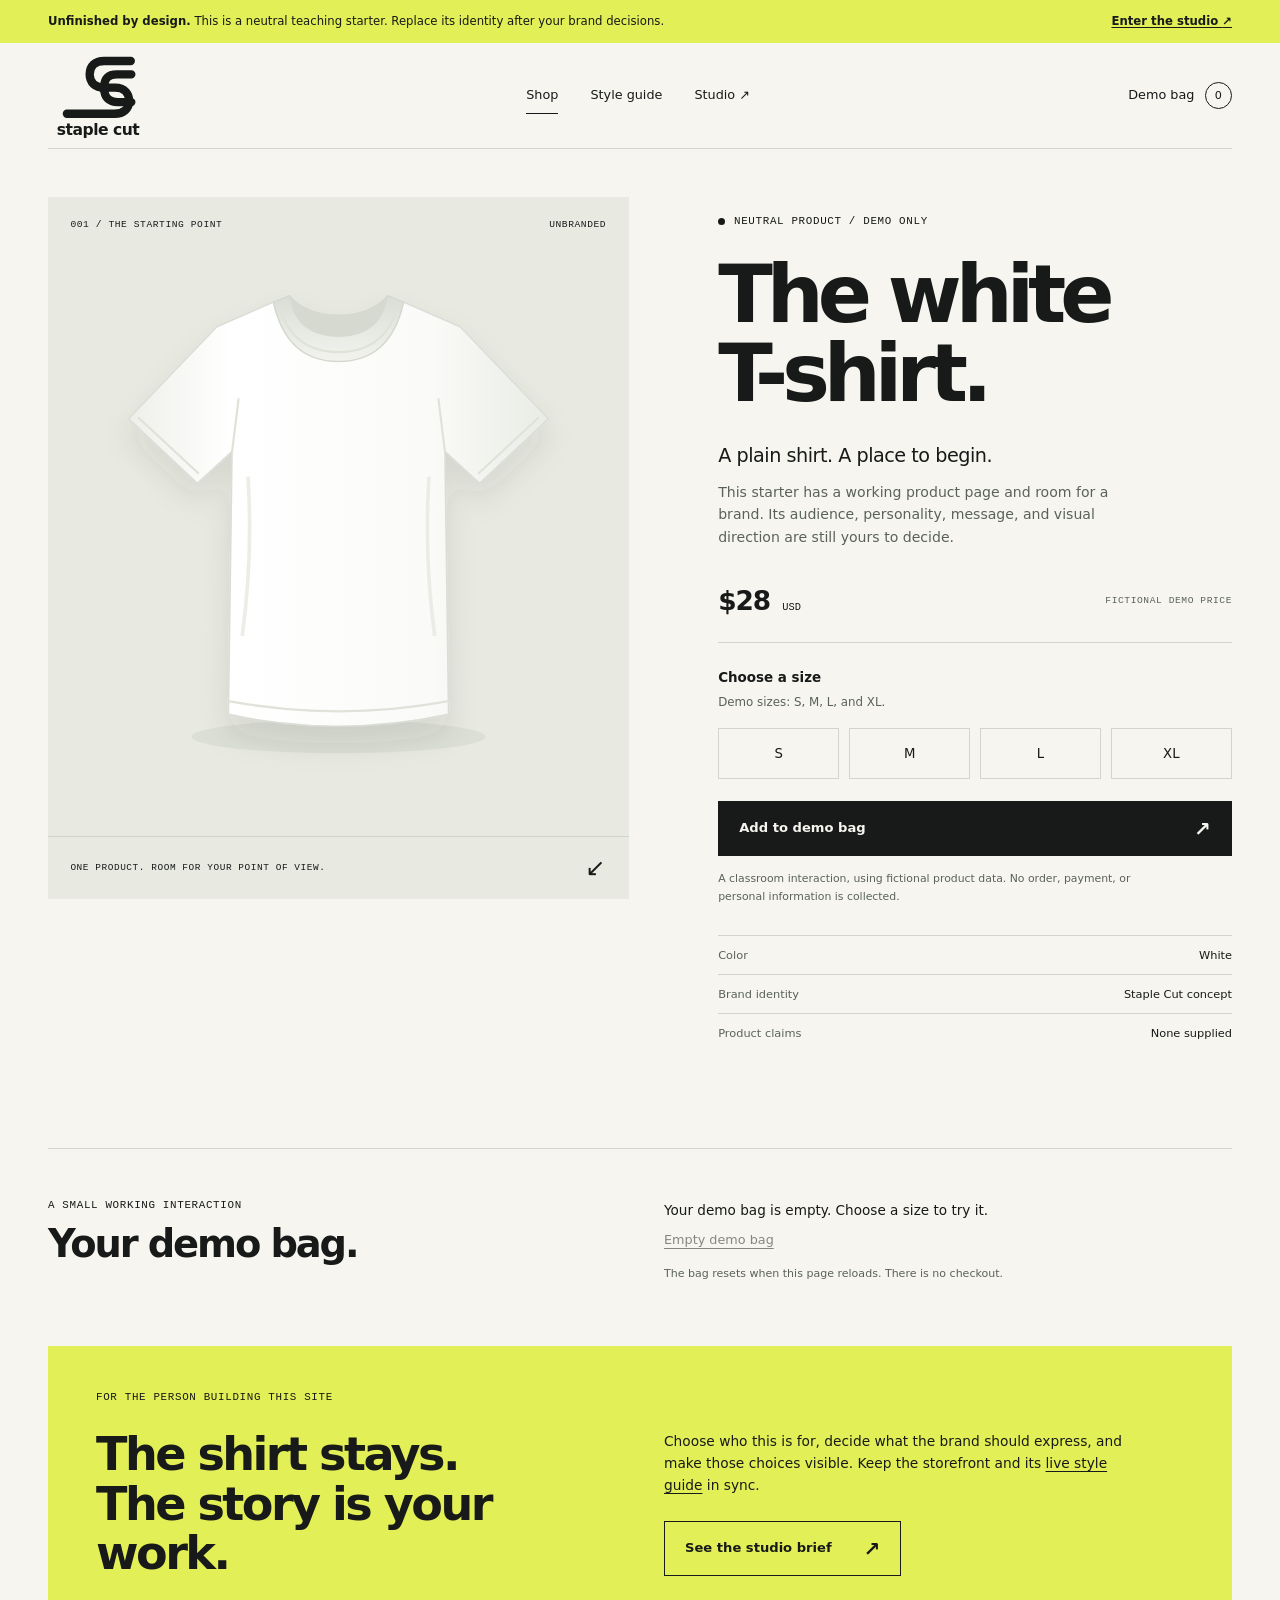
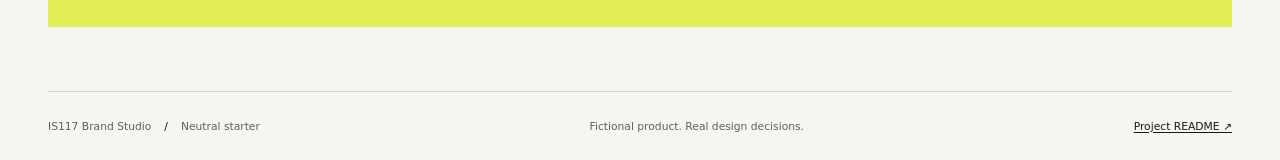
==== public/index.html @ a77f59c7 "feat: apply selected Staple Cut logo" ====
<!doctype html>
<html lang="en">
  <head>
    <meta charset="utf-8" />
    <meta name="viewport" content="width=device-width, initial-scale=1" />
    <meta
      name="description"
      content="Staple Cut's one-color logo applied to the working IS117 T-shirt storefront concept."
    />
    <title>Staple Cut — everyday T-shirt concept</title>
    <link rel="icon" href="data:," />
    <link rel="stylesheet" href="styles.css" />
    <script src="shop.js" defer></script>
  </head>
  <body>
    <a class="skip-link" href="#main">Skip to content</a>
    <aside class="starter-notice" aria-label="Starter information">
      <span
        ><strong>Unfinished by design.</strong> This is a neutral teaching
        starter. Replace its identity after your brand decisions.</span
      >
      <a href="studio.html"
        >Enter the studio <span aria-hidden="true">↗</span></a
      >
    </aside>
    <header class="site-header wrap">
      <a
        class="brand-link"
        href="index.html"
        aria-label="Staple Cut storefront home"
        ><img
          class="wordmark"
          src="assets/staple-cut-logo.svg"
          alt="Staple Cut one-color logo with interlocking S and C"
          width="100"
          height="90"
      /></a>
      <nav class="main-nav" aria-label="Main navigation">
        <a class="nav-link" href="index.html" aria-current="page">Shop</a>
        <a class="nav-link" href="styleguide.html">Style guide</a>
        <a class="nav-link" href="studio.html"
          >Studio <span aria-hidden="true">↗</span></a
        >
      </nav>
      <a class="bag-link" href="#demo-bag" aria-label="View demo bag"
        >Demo bag <span id="bag-count" class="bag-count">0</span></a
      >
    </header>

    <main id="main">
      <section class="product-section wrap" aria-labelledby="product-title">
        <div class="product-visual">
          <div class="visual-label">
            <span>001 / The starting point</span><span>Unbranded</span>
          </div>
          <img
            class="shirt-image"
            src="assets/white-shirt.svg"
            alt="Plain white, unbranded short-sleeved T-shirt"
            width="800"
            height="880"
            fetchpriority="high"
          />
          <div class="image-caption">
            <span>One product. Room for your point of view.</span
            ><span aria-hidden="true">↙</span>
          </div>
        </div>
        <div class="product-information">
          <p class="eyebrow">
            <span class="status-dot" aria-hidden="true"></span> Neutral product
            / demo only
          </p>
          <h1 id="product-title">The white<br />T-shirt.</h1>
          <p class="product-intro">A plain shirt. A place to begin.</p>
          <p class="muted product-description">
            This starter has a working product page and room for a brand. Its
            audience, personality, message, and visual direction are still yours
            to decide.
          </p>
          <div class="price-row">
            <p class="price">$28 <span>USD</span></p>
            <span class="micro-label">Fictional demo price</span>
          </div>
          <form id="product-form" class="product-form" novalidate>
            <fieldset aria-describedby="size-help size-error">
              <legend>Choose a size</legend>
              <p id="size-help" class="field-help">
                Demo sizes: S, M, L, and XL.
              </p>
              <div class="size-options">
                <label class="size-option"
                  ><input type="radio" name="size" value="S" /><span
                    >S</span
                  ></label
                >
                <label class="size-option"
                  ><input type="radio" name="size" value="M" /><span
                    >M</span
                  ></label
                >
                <label class="size-option"
                  ><input type="radio" name="size" value="L" /><span
                    >L</span
                  ></label
                >
                <label class="size-option"
                  ><input type="radio" name="size" value="XL" /><span
                    >XL</span
                  ></label
                >
              </div>
              <p id="size-error" class="field-error" role="alert" hidden>
                Choose a size before adding the shirt to your demo bag.
              </p>
            </fieldset>
            <button class="button button-primary add-button" type="submit">
              Add to demo bag <span aria-hidden="true">↗</span>
            </button>
          </form>
          <p class="demo-disclaimer">
            A classroom interaction, using fictional product data. No order,
            payment, or personal information is collected.
          </p>
          <dl class="product-facts">
            <div>
              <dt>Color</dt>
              <dd>White</dd>
            </div>
            <div>
              <dt>Brand identity</dt>
              <dd>Staple Cut concept</dd>
            </div>
            <div>
              <dt>Product claims</dt>
              <dd>None supplied</dd>
            </div>
          </dl>
        </div>
      </section>

      <section
        id="demo-bag"
        class="bag-section wrap"
        aria-labelledby="bag-title"
      >
        <div>
          <p class="eyebrow">A small working interaction</p>
          <h2 id="bag-title">Your demo bag.</h2>
        </div>
        <div class="bag-details">
          <p
            id="bag-status"
            class="bag-message"
            role="status"
            aria-live="polite"
            aria-atomic="true"
          >
            Your demo bag is empty. Choose a size to try it.
          </p>
          <ul id="bag-items" class="bag-items"></ul>
          <button id="clear-bag" class="text-button" type="button" disabled>
            Empty demo bag
          </button>
          <p class="field-help">
            The bag resets when this page reloads. There is no checkout.
          </p>
        </div>
      </section>

      <section class="starter-next wrap" aria-labelledby="next-title">
        <p class="eyebrow">For the person building this site</p>
        <h2 id="next-title">The shirt stays.<br />The story is your work.</h2>
        <div>
          <p>
            Choose who this is for, decide what the brand should express, and
            make those choices visible. Keep the storefront and its
            <a href="styleguide.html">live style guide</a> in sync.
          </p>
          <a class="button button-secondary" href="studio.html"
            >See the studio brief <span aria-hidden="true">↗</span></a
          >
        </div>
      </section>
    </main>

    <footer class="site-footer wrap">
      <p>
        IS117 Brand Studio <span class="footer-separator"> / </span> Neutral
        starter
      </p>
      <p class="footer-tagline">Fictional product. Real design decisions.</p>
      <a href="https://github.com/kaw393939/is117-brand-studio#readme"
        >Project README <span aria-hidden="true">↗</span></a
      >
    </footer>
  </body>
</html>
---- public/styles.css ----
/* Shared brand tokens. Change these after you agree on your brand direction.
   Both the storefront and the live style guide use this file. */
:root {
  --color-paper: #f6f5f0;
  --color-ink: #171a18;
  --color-muted: #5a615b;
  --color-line: #d1d5cc;
  --color-accent: #e3ef56;
  --color-soft: #e8eae1;
  --color-white: #fff;
  --color-danger: #992e28;
  --font-body:
    system-ui, -apple-system, blinkmacsystemfont, "Segoe UI", sans-serif;
  --font-display:
    system-ui, -apple-system, blinkmacsystemfont, "Segoe UI", sans-serif;
  --font-mono: ui-monospace, sfmono-regular, consolas, monospace;
  --space-1: 0.5rem;
  --space-2: 1rem;
  --space-3: 1.5rem;
  --space-4: 2rem;
  --space-5: 3rem;
  --space-6: 4rem;
  --page-width: 1440px;
}

* {
  box-sizing: border-box;
}

html {
  scroll-behavior: smooth;
  scroll-padding-top: 1.5rem;
}

body {
  margin: 0;
  background: var(--color-paper);
  color: var(--color-ink);
  font-family: var(--font-body);
  line-height: 1.6;
  -webkit-font-smoothing: antialiased;
}

img,
svg {
  display: block;
  max-width: 100%;
}

button,
a,
input {
  -webkit-tap-highlight-color: transparent;
}

a {
  color: inherit;
  text-underline-offset: 0.2em;
  text-decoration-thickness: 1px;
}

a:hover {
  text-decoration-thickness: 2px;
}

button,
input {
  font: inherit;
}

button {
  cursor: pointer;
}

button:disabled {
  cursor: default;
}

:focus-visible {
  outline: 3px solid var(--color-ink);
  outline-offset: 5px;
}

[hidden] {
  display: none !important;
}

::selection {
  background: var(--color-accent);
  color: var(--color-ink);
}

h1,
h2,
h3,
p {
  margin: 0;
}

h1,
h2,
h3 {
  font-family: var(--font-display);
  font-weight: 550;
}

h1 {
  font-size: clamp(3.4rem, 6.25vw, 6.6rem);
  line-height: 0.99;
  letter-spacing: -0.075em;
}

h2 {
  font-size: clamp(2rem, 3.6vw, 3.75rem);
  line-height: 1.08;
  letter-spacing: -0.055em;
}

h3 {
  font-size: 1.3rem;
  line-height: 1.3;
  letter-spacing: -0.03em;
}

p + p {
  margin-top: var(--space-2);
}

.wrap {
  width: min(calc(100% - 6rem), var(--page-width));
  margin-inline: auto;
}

.muted {
  color: var(--color-muted);
}

.eyebrow,
.micro-label,
.visual-label,
.image-caption,
.section-number,
.type-label,
.token-name {
  font-family: var(--font-mono);
  font-size: 0.68rem;
  font-weight: 500;
  line-height: 1.5;
  letter-spacing: 0.06em;
  text-transform: uppercase;
}

.eyebrow {
  display: flex;
  align-items: center;
  gap: 0.55rem;
}

.status-dot {
  width: 7px;
  height: 7px;
  display: inline-block;
  background: var(--color-ink);
  border-radius: 50%;
}

.skip-link {
  position: fixed;
  top: 8px;
  left: 8px;
  z-index: 10;
  transform: translateY(-180%);
  padding: 0.75rem 1rem;
  background: var(--color-ink);
  color: var(--color-white);
}

.skip-link:focus {
  transform: translateY(0);
}

.starter-notice {
  display: flex;
  justify-content: space-between;
  align-items: center;
  gap: 1.5rem;
  padding: 0.8rem 3rem;
  background: var(--color-accent);
  font-size: 0.73rem;
  line-height: 1.5;
}

.starter-notice a {
  flex-shrink: 0;
  font-weight: 650;
}

.site-header {
  min-height: 106px;
  display: flex;
  align-items: center;
  gap: 3rem;
  border-bottom: 1px solid var(--color-line);
}

.brand-link {
  display: inline-block;
  flex-shrink: 0;
}

.wordmark {
  width: 100px;
  height: auto;
}

.main-nav {
  display: flex;
  justify-content: center;
  align-items: center;
  gap: 2rem;
  margin-inline: auto;
}

.nav-link,
.bag-link {
  text-decoration: none;
  font-size: 0.8rem;
}

.nav-link {
  padding-block: 0.5rem;
  border-bottom: 1px solid transparent;
}

.nav-link:hover,
.nav-link[aria-current="page"] {
  border-color: currentcolor;
}

.bag-link {
  display: flex;
  align-items: center;
  gap: 0.65rem;
  white-space: nowrap;
}

.bag-count {
  display: grid;
  place-items: center;
  min-width: 1.7rem;
  height: 1.7rem;
  border: 1px solid var(--color-ink);
  border-radius: 50%;
  font-size: 0.7rem;
}

.product-section {
  display: grid;
  grid-template-columns: 1.13fr 1fr;
  gap: clamp(3rem, 7vw, 8rem);
  padding-block: var(--space-5) 5rem;
  align-items: start;
}

.product-visual {
  position: relative;
  background: var(--color-soft);
}

.visual-label {
  position: absolute;
  z-index: 1;
  inset: 1.3rem 1.4rem auto;
  display: flex;
  justify-content: space-between;
  gap: 1rem;
  font-size: 0.6rem;
}

.shirt-image {
  width: 100%;
  height: auto;
  aspect-ratio: 800 / 880;
  object-fit: contain;
}

.image-caption {
  display: flex;
  align-items: center;
  justify-content: space-between;
  gap: 1rem;
  padding: 1.2rem 1.4rem;
  border-top: 1px solid var(--color-line);
  font-size: 0.59rem;
}

.image-caption > :last-child {
  font-family: var(--font-body);
  font-size: 1.5rem;
  line-height: 1;
}

.product-information {
  max-width: 530px;
  padding-block: 1rem;
}

.product-information h1 {
  margin-top: 1.6rem;
}

.product-intro {
  font-size: 1.2rem;
  line-height: 1.5;
  margin-top: 1.8rem;
  letter-spacing: -0.025em;
}

.product-description {
  margin-top: 0.6rem;
  font-size: 0.88rem;
  max-width: 430px;
}

.price-row {
  display: flex;
  align-items: center;
  justify-content: space-between;
  gap: 1rem;
  margin-block: 2rem 1.5rem;
  padding-bottom: 1.2rem;
  border-bottom: 1px solid var(--color-line);
}

.price {
  font-size: 1.65rem;
  letter-spacing: -0.04em;
  font-weight: 600;
}

.price span {
  font-family: var(--font-mono);
  font-size: 0.65rem;
  font-weight: 400;
  letter-spacing: 0;
  margin-left: 0.25rem;
}

.price-row .micro-label {
  color: var(--color-muted);
  font-size: 0.6rem;
}

fieldset {
  padding: 0;
  margin: 0;
  border: 0;
  min-width: 0;
}

legend {
  padding: 0;
  font-size: 0.84rem;
  font-weight: 650;
}

.field-help {
  margin-top: 0.3rem;
  color: var(--color-muted);
  font-size: 0.74rem;
}

.size-options {
  display: grid;
  grid-template-columns: repeat(4, 1fr);
  gap: 0.6rem;
  margin-top: 1rem;
}

.size-option {
  position: relative;
  cursor: pointer;
}

.size-option input {
  position: absolute;
  opacity: 0;
  width: 100%;
  height: 100%;
  margin: 0;
  cursor: pointer;
}

.size-option span {
  display: grid;
  place-items: center;
  min-height: 3.2rem;
  border: 1px solid var(--color-line);
  background: var(--color-paper);
  font-size: 0.83rem;
  transition:
    background 150ms ease,
    border-color 150ms ease;
}

.size-option input:checked + span {
  background: var(--color-ink);
  border-color: var(--color-ink);
  color: var(--color-paper);
}

.size-option input:hover + span {
  border-color: var(--color-ink);
}

.size-option input:focus-visible + span {
  outline: 3px solid var(--color-ink);
  outline-offset: 4px;
}

.size-option input:focus-visible {
  outline: none;
}

.field-error {
  color: var(--color-danger);
  font-size: 0.8rem;
  margin-top: 0.9rem;
  font-weight: 550;
}

.button {
  display: inline-flex;
  align-items: center;
  justify-content: space-between;
  gap: 2rem;
  min-height: 3.4rem;
  border: 1px solid var(--color-ink);
  padding: 0.9rem 1.25rem;
  font-size: 0.82rem;
  font-weight: 550;
  line-height: 1.4;
  text-decoration: none;
  transition:
    background 150ms ease,
    color 150ms ease;
}

.button > span[aria-hidden] {
  font-size: 1.25rem;
  line-height: 1;
}

.button-primary {
  background: var(--color-ink);
  color: var(--color-paper);
}

.button-primary:hover {
  background: var(--color-accent);
  color: var(--color-ink);
}

.button-secondary {
  background: transparent;
  color: var(--color-ink);
}

.button-secondary:hover {
  background: var(--color-soft);
}

.add-button {
  width: 100%;
  margin-top: 1.4rem;
}

.demo-disclaimer {
  font-size: 0.68rem;
  line-height: 1.65;
  color: var(--color-muted);
  margin-top: 0.9rem;
  max-width: 420px;
}

.product-facts {
  margin-bottom: 0;
  margin-top: 1.8rem;
}

.product-facts div {
  display: flex;
  justify-content: space-between;
  gap: 1rem;
  padding-block: 0.62rem;
  border-top: 1px solid var(--color-line);
  font-size: 0.71rem;
}

.product-facts dt {
  color: var(--color-muted);
}

.product-facts dd {
  margin: 0;
  font-weight: 500;
  text-align: right;
}

.bag-section {
  display: grid;
  grid-template-columns: 1fr 1fr;
  gap: 3rem;
  border-top: 1px solid var(--color-line);
  padding-block: 3rem;
}

.bag-section h2 {
  margin-top: 0.6rem;
  font-size: clamp(2rem, 3vw, 3rem);
}

.bag-details {
  padding-top: 0.2rem;
  font-size: 0.85rem;
}

.bag-message {
  max-width: 500px;
}

.bag-items {
  list-style: none;
  margin: 1rem 0;
  padding: 0;
}

.bag-items:empty {
  margin: 0;
}

.bag-items li {
  padding-block: 0.55rem;
  border-bottom: 1px solid var(--color-line);
  font-size: 0.78rem;
}

.text-button {
  padding: 0.5rem 0;
  border: 0;
  background: transparent;
  color: var(--color-ink);
  font-size: 0.8rem;
  text-decoration: underline;
  text-underline-offset: 0.25rem;
}

.text-button:disabled {
  opacity: 0.5;
}

.bag-details .field-help {
  margin-top: 0.4rem;
  font-size: 0.69rem;
}

.starter-next {
  display: grid;
  grid-template-columns: 1fr 1fr;
  gap: 1.5rem 3rem;
  background: var(--color-accent);
  padding: 2.7rem 3rem 3rem;
  margin-block: 1rem 4rem;
}

.starter-next > .eyebrow {
  grid-column: 1 / -1;
}

.starter-next > div {
  max-width: 470px;
  font-size: 0.86rem;
}

.starter-next .button {
  margin-top: 1.6rem;
}

.site-footer {
  display: flex;
  align-items: center;
  justify-content: space-between;
  gap: 2rem;
  border-top: 1px solid var(--color-line);
  padding-block: 1.6rem;
  font-size: 0.67rem;
  color: var(--color-muted);
}

.footer-tagline {
  margin: 0;
}

.footer-separator {
  margin-inline: 0.6rem;
  color: var(--color-ink);
}

.site-footer a {
  color: var(--color-ink);
}

/* Shared editorial pages */
.page-hero {
  padding-block: 4.5rem 3.8rem;
  display: grid;
  grid-template-columns: 1.25fr 0.75fr;
  align-items: end;
  gap: 1.3rem 4rem;
}

.page-hero > .eyebrow {
  grid-column: 1 / -1;
}

.page-hero h1 {
  font-size: clamp(3.5rem, 6.8vw, 7.3rem);
}

.page-hero .hero-summary {
  max-width: 400px;
  font-size: 0.95rem;
  color: var(--color-muted);
  padding-bottom: 0.25rem;
}

.hero-summary strong {
  font-weight: 550;
  color: var(--color-ink);
}

.page-subnav {
  display: flex;
  flex-wrap: wrap;
  gap: 0.6rem 1.8rem;
  padding-block: 1rem;
  border-top: 1px solid var(--color-line);
  border-bottom: 1px solid var(--color-line);
  font-size: 0.76rem;
}

.section-link {
  text-decoration: none;
}

.section-link:hover {
  text-decoration: underline;
}

.guide-section {
  padding-block: 3rem;
  border-bottom: 1px solid var(--color-line);
  display: grid;
  grid-template-columns: 0.32fr 1fr;
  column-gap: 3rem;
}

.section-heading .section-number {
  color: var(--color-muted);
  display: block;
  margin-bottom: 0.8rem;
}

.section-heading h2 {
  font-size: clamp(1.7rem, 2.5vw, 2.65rem);
}

.section-heading p {
  font-size: 0.78rem;
  color: var(--color-muted);
  margin-top: 1rem;
  max-width: 210px;
}

.guide-content {
  min-width: 0;
}

.draft-label {
  display: inline-block;
  padding: 0.3rem 0.55rem;
  background: var(--color-accent);
  color: var(--color-ink);
  font-family: var(--font-mono);
  font-size: 0.6rem;
  line-height: 1.4;
  letter-spacing: 0.03em;
  text-transform: uppercase;
}

.decision-grid {
  display: grid;
  grid-template-columns: repeat(3, 1fr);
  gap: 1.5rem;
  margin-top: 1.6rem;
}

.decision-grid > div {
  border-top: 1px solid var(--color-line);
  padding-top: 0.8rem;
}

.decision-grid h3 {
  font-size: 0.85rem;
  font-weight: 650;
  letter-spacing: 0;
}

.decision-grid p {
  font-size: 0.8rem;
  color: var(--color-muted);
  margin-top: 0.5rem;
}

.decision-grid .undecided {
  font-size: 1.5rem;
  font-weight: 450;
  color: var(--color-ink);
  letter-spacing: -0.04em;
}

.logo-board {
  min-height: 230px;
  display: grid;
  place-items: center;
  padding: 1.25rem;
  background: var(--color-white);
  border: 1px solid var(--color-line);
}

.logo-board img {
  width: min(100%, 210px);
}

.logo-variants {
  display: grid;
  grid-template-columns: 1fr 1fr;
  border: 1px solid var(--color-line);
  border-top: 0;
}

.logo-variant {
  min-height: 140px;
  padding: 1.5rem;
  display: flex;
  flex-direction: column;
  justify-content: space-between;
  gap: 1.5rem;
}

.logo-variant + .logo-variant {
  border-left: 1px solid var(--color-line);
}

.logo-small {
  width: 110px;
  height: auto;
}

.logo-mono {
  width: 190px;
}

.logo-variant p,
.guide-note {
  font-size: 0.73rem;
  color: var(--color-muted);
}

.guide-note {
  margin-top: 1rem;
  max-width: 680px;
}

.palette-grid {
  display: grid;
  grid-template-columns: repeat(5, 1fr);
  gap: 0.65rem;
}

.color-swatch {
  height: 120px;
  border: 1px solid var(--color-line);
  background: var(--swatch-color);
}

.palette-card h3 {
  font-size: 0.76rem;
  letter-spacing: 0;
  font-weight: 650;
  margin-top: 0.65rem;
}

.palette-card code {
  font-family: var(--font-mono);
  font-size: 0.65rem;
  color: var(--color-muted);
  display: block;
  margin-top: 0.15rem;
}

.palette-card p {
  font-size: 0.66rem;
  color: var(--color-muted);
  margin-top: 0.4rem;
  line-height: 1.5;
}

.type-specimen {
  border-top: 1px solid var(--color-line);
  padding-block: 1.3rem;
}

.type-specimen:first-child {
  border-top: 0;
  padding-top: 0;
}

.type-label {
  display: block;
  margin-bottom: 1rem;
  color: var(--color-muted);
  font-size: 0.6rem;
}

.type-display {
  font-family: var(--font-display);
  font-size: clamp(2.5rem, 4.5vw, 5rem);
  font-weight: 550;
  letter-spacing: -0.075em;
  line-height: 1;
  max-width: 700px;
}

.type-body {
  font-family: var(--font-body);
  font-size: 1rem;
  max-width: 570px;
}

.type-mono {
  font-family: var(--font-mono);
  text-transform: uppercase;
  font-size: 0.7rem;
  letter-spacing: 0.06em;
}

.spacing-grid {
  display: flex;
  flex-wrap: wrap;
  align-items: start;
  gap: 2rem;
}

.spacing-token {
  min-width: 52px;
}

.spacing-bar {
  width: var(--token-size);
  height: 40px;
  background: var(--color-ink);
  margin-bottom: 0.9rem;
}

.token-name {
  display: block;
  font-size: 0.6rem;
}

.spacing-token code {
  font-family: var(--font-mono);
  color: var(--color-muted);
  font-size: 0.65rem;
}

.button-samples {
  display: flex;
  flex-wrap: wrap;
  gap: 1rem;
}

.button-samples .button {
  min-width: 185px;
}

.voice-grid {
  display: grid;
  grid-template-columns: 1fr 1fr;
  gap: 2rem;
}

.voice-grid h3 {
  font-size: 0.95rem;
  font-weight: 600;
  margin-bottom: 0.65rem;
}

.voice-grid p {
  font-size: 0.84rem;
  color: var(--color-muted);
}

.voice-example {
  font-size: 1.7rem !important;
  color: var(--color-ink) !important;
  letter-spacing: -0.035em;
  line-height: 1.3;
}

.guide-footer-note {
  display: flex;
  gap: 2rem;
  align-items: center;
  justify-content: space-between;
  background: var(--color-soft);
  padding: 1.5rem 2rem;
  margin-block: 2rem 4rem;
}

.guide-footer-note p {
  font-size: 0.83rem;
  max-width: 680px;
}

.guide-footer-note a {
  font-size: 0.8rem;
  white-space: nowrap;
}

@media (width >= 1600px) {
  .product-section {
    gap: 8rem;
  }
}

@media (width <= 1100px) {
  .wrap {
    width: calc(100% - 4rem);
  }

  .starter-notice {
    padding-inline: 2rem;
  }

  .site-header {
    gap: 1.7rem;
  }

  .main-nav {
    gap: 1.25rem;
  }

  .product-section {
    gap: 3rem;
    align-items: start;
  }

  .product-information h1 {
    font-size: clamp(3.4rem, 7vw, 5rem);
  }

  .product-information {
    padding-top: 0.5rem;
  }

  .product-intro {
    margin-top: 1.4rem;
  }

  .price-row {
    margin-top: 1.5rem;
  }

  .page-hero {
    column-gap: 2rem;
  }

  .guide-section {
    grid-template-columns: 0.35fr 1fr;
    gap: 2rem;
  }

  .palette-grid {
    grid-template-columns: repeat(3, 1fr);
    row-gap: 1.6rem;
  }
}

@media (width <= 760px) {
  .wrap {
    width: calc(100% - 2.5rem);
  }

  .starter-notice {
    padding: 0.75rem 1.25rem;
    font-size: 0.67rem;
    gap: 1rem;
  }

  .starter-notice > span {
    max-width: 480px;
  }

  .starter-notice a {
    font-size: 0.65rem;
  }

  .site-header {
    min-height: 108px;
    display: grid;
    grid-template-columns: 1fr auto;
    gap: 0.5rem 1rem;
    padding-block: 1.2rem 1rem;
  }

  .wordmark {
    width: 90px;
  }

  .main-nav {
    grid-row: 2;
    grid-column: 1 / -1;
    margin: 0;
    justify-content: flex-start;
    gap: 1.5rem;
  }

  .nav-link,
  .bag-link {
    font-size: 0.73rem;
  }

  .bag-link {
    grid-column: 2;
    grid-row: 1;
  }

  .bag-count {
    min-width: 1.5rem;
    height: 1.5rem;
  }

  .product-section {
    grid-template-columns: 1fr;
    gap: 2rem;
    padding-block: 1.5rem 3rem;
  }

  .product-visual {
    max-width: 600px;
    width: 100%;
    margin-inline: auto;
  }

  .shirt-image {
    max-height: 530px;
  }

  .product-information {
    max-width: none;
    padding: 0;
  }

  .product-information h1 {
    font-size: clamp(4.2rem, 13vw, 7rem);
    margin-top: 1rem;
  }

  .product-intro {
    font-size: 1.1rem;
    margin-top: 1.4rem;
  }

  .product-description {
    max-width: 580px;
  }

  .product-facts {
    margin-top: 1.5rem;
  }

  .bag-section {
    grid-template-columns: 1fr;
    gap: 1.3rem;
    padding-block: 2rem;
  }

  .bag-section h2 {
    margin-top: 0.6rem;
  }

  .starter-next {
    grid-template-columns: 1fr;
    padding: 1.8rem;
    gap: 1.3rem;
    margin-block: 1rem 3rem;
  }

  .starter-next > div {
    max-width: none;
  }

  .site-footer {
    flex-wrap: wrap;
    gap: 0.7rem 2rem;
    padding-block: 1.5rem;
  }

  .footer-tagline {
    display: none;
  }

  .page-hero {
    padding-block: 2.5rem;
    grid-template-columns: 1fr;
    row-gap: 1.4rem;
  }

  .page-hero h1 {
    font-size: clamp(3.7rem, 11vw, 6rem);
  }

  .page-hero .hero-summary {
    max-width: 570px;
    font-size: 0.9rem;
  }

  .page-subnav {
    gap: 0.6rem 1.2rem;
    font-size: 0.72rem;
  }

  .guide-section {
    grid-template-columns: 1fr;
    gap: 1.8rem;
    padding-block: 2.3rem;
  }

  .section-heading {
    display: grid;
    grid-template-columns: 1fr 1fr;
    column-gap: 2rem;
  }

  .section-heading .section-number {
    grid-column: 1 / -1;
    margin-bottom: 0.5rem;
  }

  .section-heading p {
    max-width: none;
    margin: 0;
    font-size: 0.73rem;
  }

  .decision-grid {
    gap: 1rem;
  }

  .decision-grid .undecided {
    font-size: 1.3rem;
  }

  .decision-grid p {
    font-size: 0.73rem;
  }

  .palette-grid {
    grid-template-columns: repeat(5, 1fr);
  }

  .color-swatch {
    height: 85px;
  }

  .palette-card p {
    font-size: 0.62rem;
  }

  .palette-card code {
    font-size: 0.57rem;
  }

  .guide-footer-note {
    flex-direction: column;
    align-items: start;
    gap: 1rem;
    margin-block: 1.5rem 3rem;
    padding: 1.5rem;
  }
}

@media (width <= 420px) {
  .starter-notice {
    align-items: start;
    flex-direction: column;
    gap: 0.35rem;
  }

  .visual-label {
    inset: 1rem 1rem auto;
    font-size: 0.53rem;
  }

  .image-caption {
    font-size: 0.53rem;
    padding: 1rem;
  }

  .price-row .micro-label {
    font-size: 0.54rem;
  }

  .section-heading {
    grid-template-columns: 1fr;
    gap: 0.6rem;
  }

  .section-heading .section-number {
    margin: 0;
  }

  .decision-grid {
    grid-template-columns: 1fr;
    gap: 1.2rem;
  }

  .decision-grid > div {
    display: grid;
    grid-template-columns: 0.5fr 1fr;
    gap: 0.4rem 1rem;
  }

  .decision-grid p {
    margin-top: 0;
  }

  .decision-grid p:last-child {
    grid-column: 2;
  }

  .palette-grid {
    grid-template-columns: repeat(3, 1fr);
  }

  .color-swatch {
    height: 90px;
  }

  .logo-board {
    min-height: 190px;
    padding: 2rem;
  }

  .logo-variants {
    grid-template-columns: 1fr;
  }

  .logo-variant {
    min-height: 125px;
  }

  .logo-variant + .logo-variant {
    border-left: 0;
    border-top: 1px solid var(--color-line);
  }

  .voice-grid {
    grid-template-columns: 1fr;
    gap: 1.5rem;
  }
}

@media (prefers-reduced-motion: reduce) {
  html {
    scroll-behavior: auto;
  }

  *,
  *::before,
  *::after {
    transition: none !important;
    animation: none !important;
  }
}
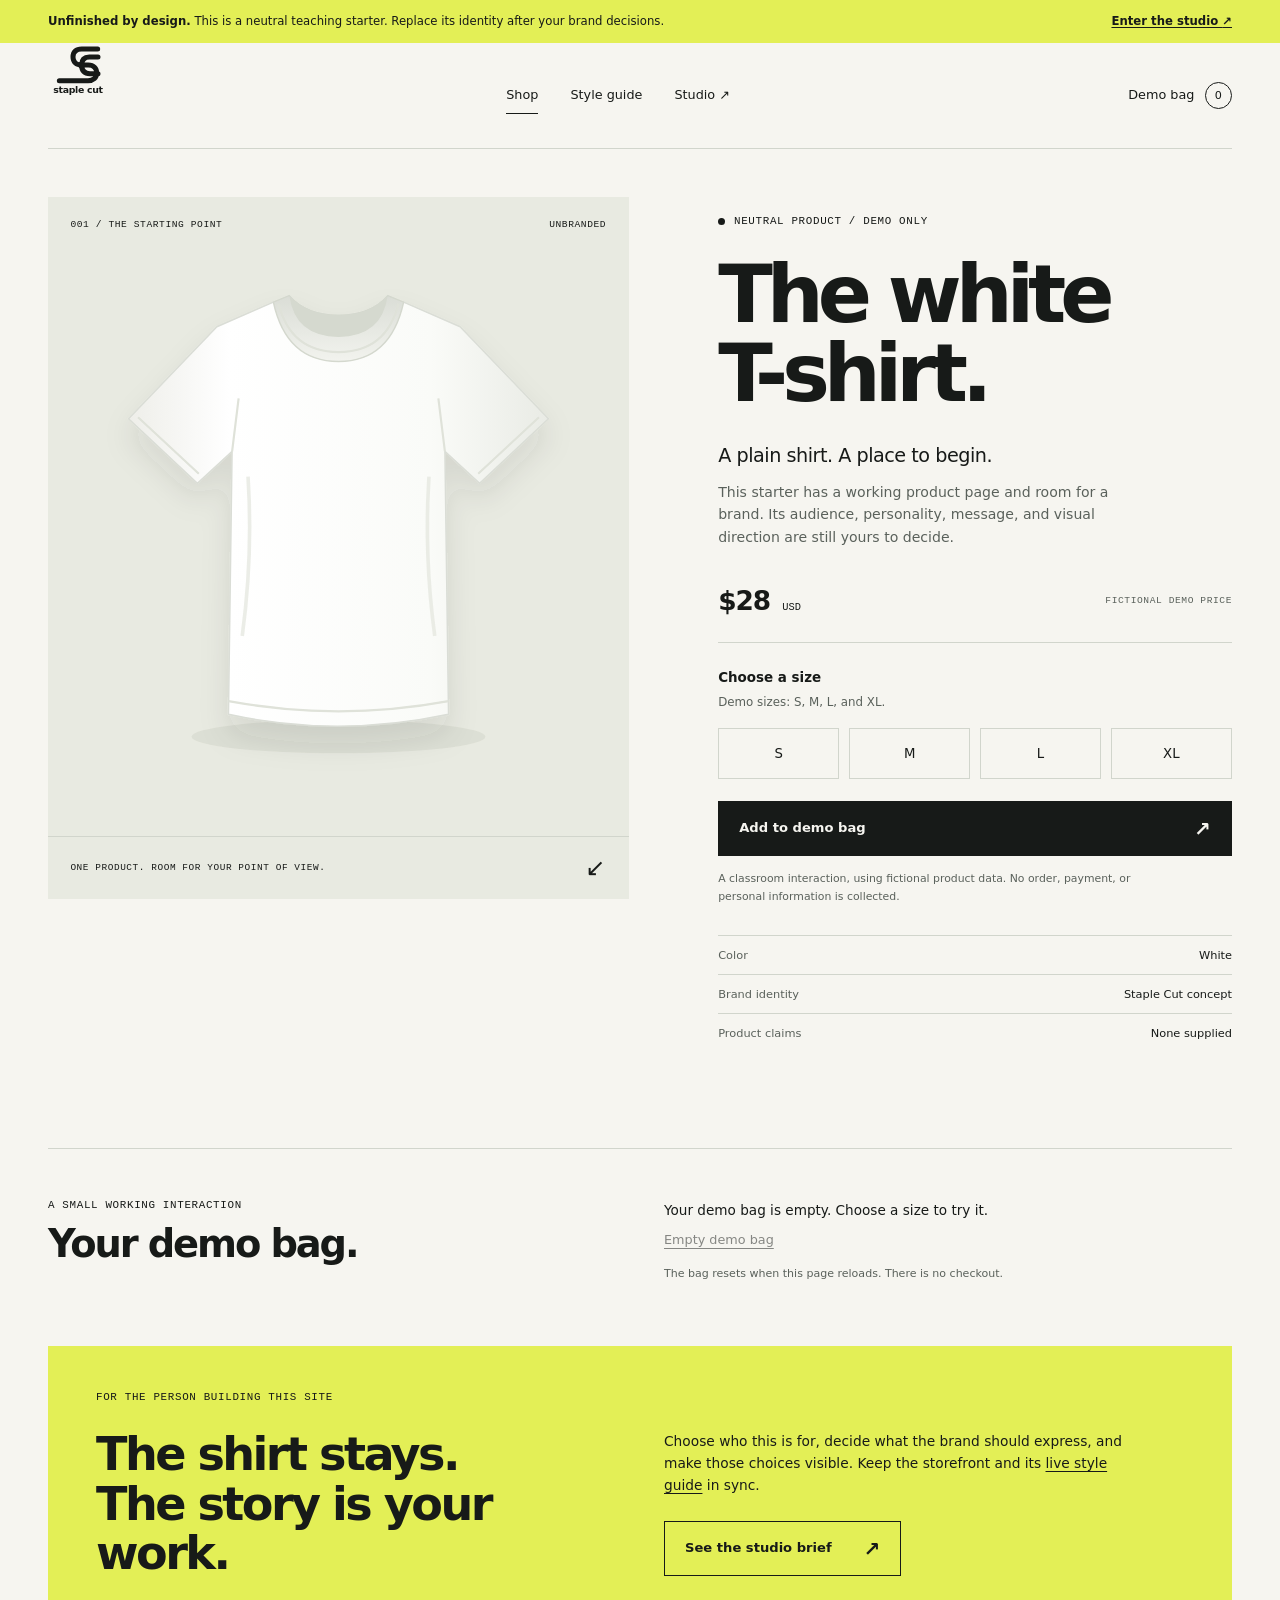
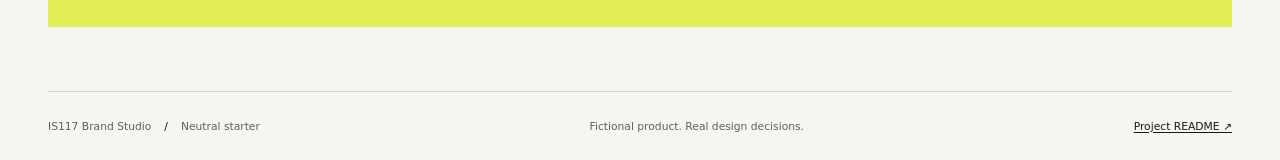
==== commit c21ab155: "feat: refine compact header logo" ====
--- a/public/index.html
+++ b/public/index.html
@@ -32,8 +32,8 @@
           class="wordmark"
           src="assets/staple-cut-logo.svg"
           alt="Staple Cut one-color logo with interlocking S and C"
-          width="100"
-          height="90"
+          width="60"
+          height="54"
       /></a>
       <nav class="main-nav" aria-label="Main navigation">
         <a class="nav-link" href="index.html" aria-current="page">Shop</a>
--- a/public/styles.css
+++ b/public/styles.css
@@ -205,11 +205,12 @@
 
 .brand-link {
   display: inline-block;
+  align-self: flex-start;
   flex-shrink: 0;
 }
 
 .wordmark {
-  width: 100px;
+  width: 60px;
   height: auto;
 }
 
@@ -1025,7 +1026,7 @@
   }
 
   .wordmark {
-    width: 90px;
+    width: 60px;
   }
 
   .main-nav {
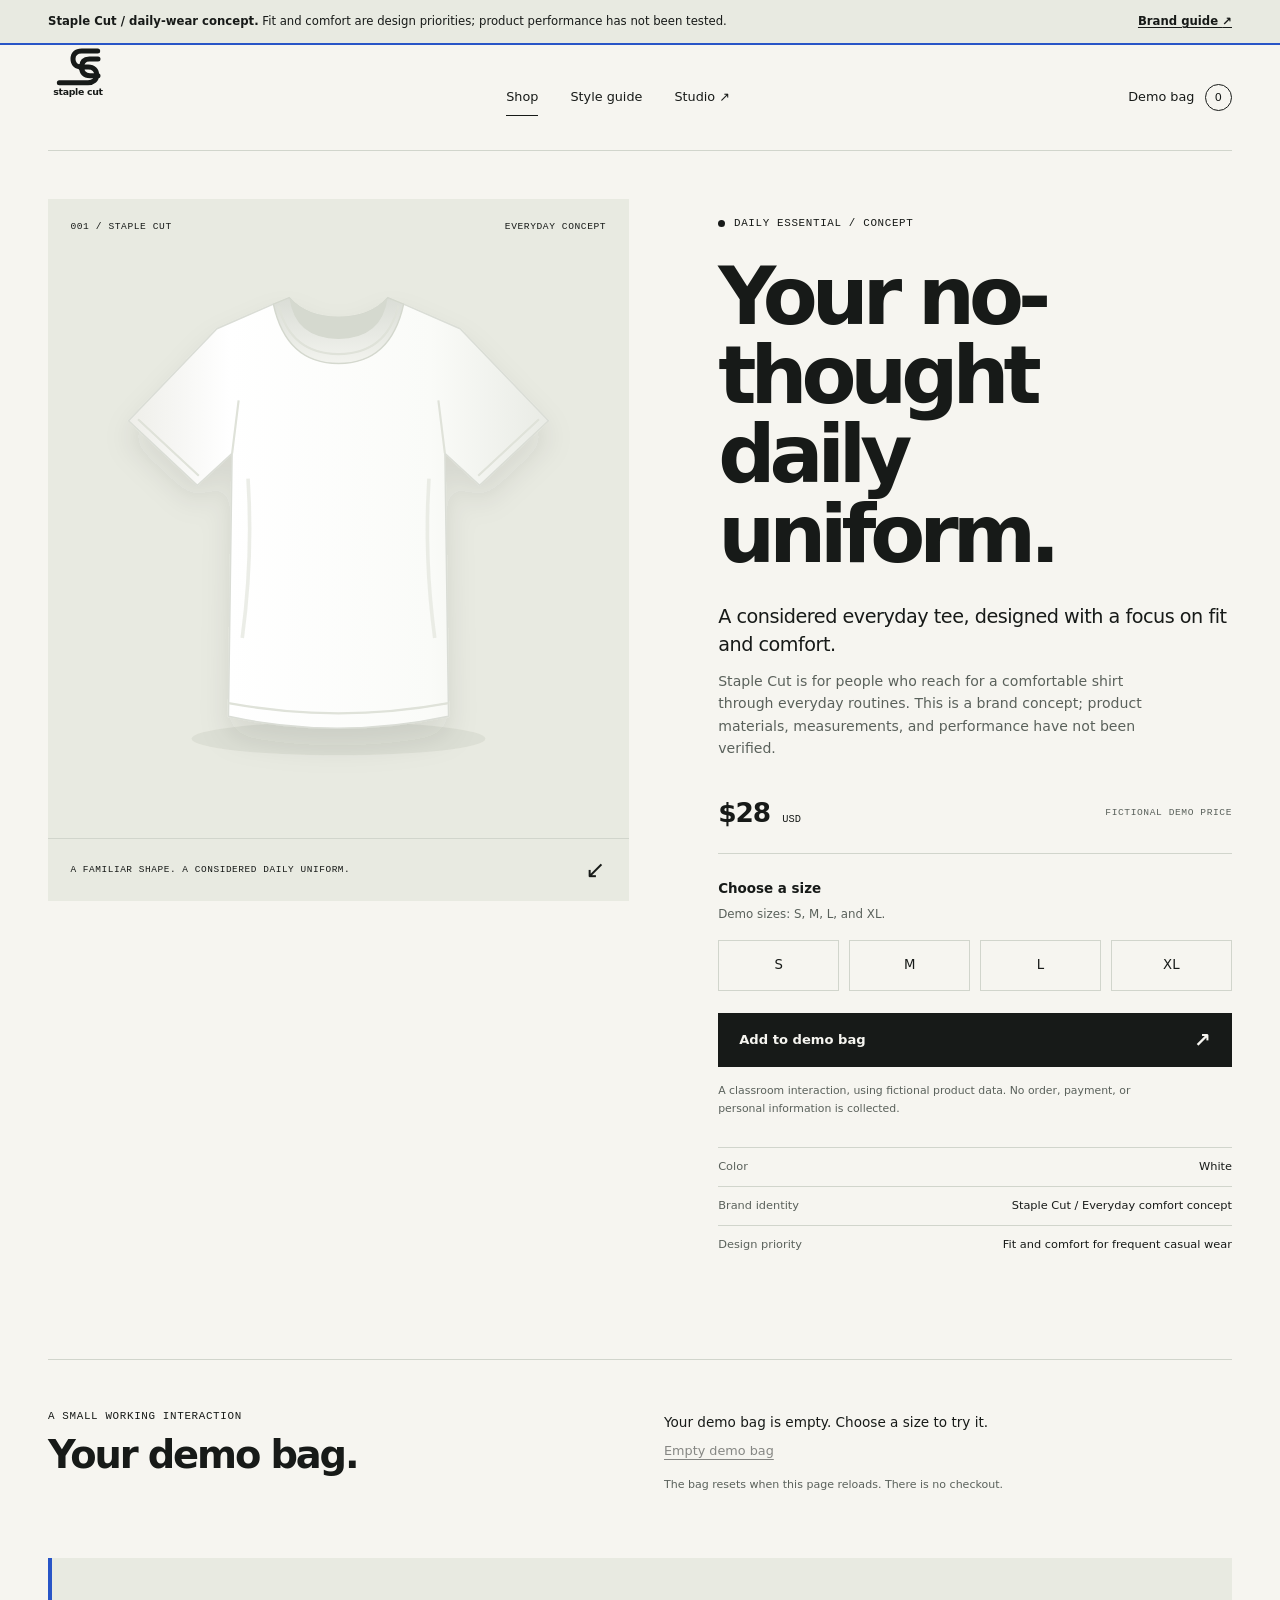
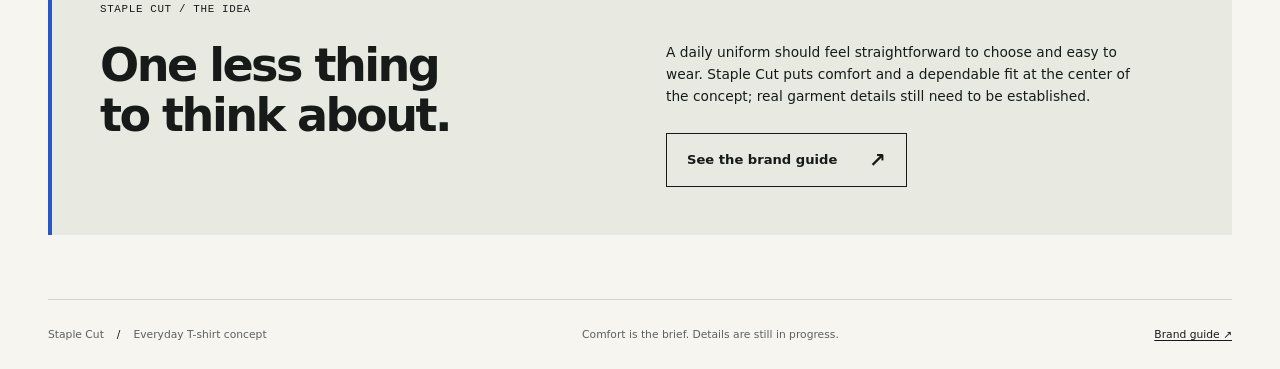
==== commit 05380e57: "feat: apply Staple Cut neutral cobalt identity" ====
--- a/public/index.html
+++ b/public/index.html
@@ -5,7 +5,7 @@
     <meta name="viewport" content="width=device-width, initial-scale=1" />
     <meta
       name="description"
-      content="Staple Cut's one-color logo applied to the working IS117 T-shirt storefront concept."
+      content="Staple Cut is an everyday T-shirt concept focused on fit and comfort, with a mostly neutral visual identity and cobalt accents."
     />
     <title>Staple Cut — everyday T-shirt concept</title>
     <link rel="icon" href="data:," />
@@ -14,13 +14,13 @@
   </head>
   <body>
     <a class="skip-link" href="#main">Skip to content</a>
-    <aside class="starter-notice" aria-label="Starter information">
+    <aside class="starter-notice" aria-label="Concept information">
       <span
-        ><strong>Unfinished by design.</strong> This is a neutral teaching
-        starter. Replace its identity after your brand decisions.</span
-      >
-      <a href="studio.html"
-        >Enter the studio <span aria-hidden="true">↗</span></a
+        ><strong>Staple Cut / daily-wear concept.</strong> Fit and comfort are
+        design priorities; product performance has not been tested.</span
+      >
+      <a href="styleguide.html"
+        >Brand guide <span aria-hidden="true">↗</span></a
       >
     </aside>
     <header class="site-header wrap">
@@ -51,7 +51,7 @@
       <section class="product-section wrap" aria-labelledby="product-title">
         <div class="product-visual">
           <div class="visual-label">
-            <span>001 / The starting point</span><span>Unbranded</span>
+            <span>001 / Staple Cut</span><span>Everyday concept</span>
           </div>
           <img
             class="shirt-image"
@@ -62,21 +62,23 @@
             fetchpriority="high"
           />
           <div class="image-caption">
-            <span>One product. Room for your point of view.</span
+            <span>A familiar shape. A considered daily uniform.</span
             ><span aria-hidden="true">↙</span>
           </div>
         </div>
         <div class="product-information">
           <p class="eyebrow">
-            <span class="status-dot" aria-hidden="true"></span> Neutral product
-            / demo only
-          </p>
-          <h1 id="product-title">The white<br />T-shirt.</h1>
-          <p class="product-intro">A plain shirt. A place to begin.</p>
+            <span class="status-dot" aria-hidden="true"></span> Daily essential
+            / concept
+          </p>
+          <h1 id="product-title">Your no-thought daily uniform.</h1>
+          <p class="product-intro">
+            A considered everyday tee, designed with a focus on fit and comfort.
+          </p>
           <p class="muted product-description">
-            This starter has a working product page and room for a brand. Its
-            audience, personality, message, and visual direction are still yours
-            to decide.
+            Staple Cut is for people who reach for a comfortable shirt through
+            everyday routines. This is a brand concept; product materials,
+            measurements, and performance have not been verified.
           </p>
           <div class="price-row">
             <p class="price">$28 <span>USD</span></p>
@@ -129,11 +131,11 @@
             </div>
             <div>
               <dt>Brand identity</dt>
-              <dd>Staple Cut concept</dd>
+              <dd>Staple Cut / Everyday comfort concept</dd>
             </div>
             <div>
-              <dt>Product claims</dt>
-              <dd>None supplied</dd>
+              <dt>Design priority</dt>
+              <dd>Fit and comfort for frequent casual wear</dd>
             </div>
           </dl>
         </div>
@@ -169,16 +171,16 @@
       </section>
 
       <section class="starter-next wrap" aria-labelledby="next-title">
-        <p class="eyebrow">For the person building this site</p>
-        <h2 id="next-title">The shirt stays.<br />The story is your work.</h2>
+        <p class="eyebrow">Staple Cut / the idea</p>
+        <h2 id="next-title">One less thing<br />to think about.</h2>
         <div>
           <p>
-            Choose who this is for, decide what the brand should express, and
-            make those choices visible. Keep the storefront and its
-            <a href="styleguide.html">live style guide</a> in sync.
-          </p>
-          <a class="button button-secondary" href="studio.html"
-            >See the studio brief <span aria-hidden="true">↗</span></a
+            A daily uniform should feel straightforward to choose and easy to
+            wear. Staple Cut puts comfort and a dependable fit at the center of
+            the concept; real garment details still need to be established.
+          </p>
+          <a class="button button-secondary" href="styleguide.html"
+            >See the brand guide <span aria-hidden="true">↗</span></a
           >
         </div>
       </section>
@@ -186,12 +188,14 @@
 
     <footer class="site-footer wrap">
       <p>
-        IS117 Brand Studio <span class="footer-separator"> / </span> Neutral
-        starter
+        Staple Cut <span class="footer-separator"> / </span> Everyday T-shirt
+        concept
       </p>
-      <p class="footer-tagline">Fictional product. Real design decisions.</p>
-      <a href="https://github.com/kaw393939/is117-brand-studio#readme"
-        >Project README <span aria-hidden="true">↗</span></a
+      <p class="footer-tagline">
+        Comfort is the brief. Details are still in progress.
+      </p>
+      <a href="styleguide.html"
+        >Brand guide <span aria-hidden="true">↗</span></a
       >
     </footer>
   </body>
--- a/public/styles.css
+++ b/public/styles.css
@@ -5,7 +5,8 @@
   --color-ink: #171a18;
   --color-muted: #5a615b;
   --color-line: #d1d5cc;
-  --color-accent: #e3ef56;
+  --color-accent: #2855c7;
+  --color-accent-soft: #e8eefb;
   --color-soft: #e8eae1;
   --color-white: #fff;
   --color-danger: #992e28;
@@ -77,7 +78,7 @@
 }
 
 :focus-visible {
-  outline: 3px solid var(--color-ink);
+  outline: 3px solid var(--color-accent);
   outline-offset: 5px;
 }
 
@@ -86,7 +87,7 @@
 }
 
 ::selection {
-  background: var(--color-accent);
+  background: var(--color-accent-soft);
   color: var(--color-ink);
 }
 
@@ -185,7 +186,8 @@
   align-items: center;
   gap: 1.5rem;
   padding: 0.8rem 3rem;
-  background: var(--color-accent);
+  background: var(--color-soft);
+  border-bottom: 2px solid var(--color-accent);
   font-size: 0.73rem;
   line-height: 1.5;
 }
@@ -459,7 +461,7 @@
 
 .button-primary:hover {
   background: var(--color-accent);
-  color: var(--color-ink);
+  color: var(--color-white);
 }
 
 .button-secondary {
@@ -569,7 +571,8 @@
   display: grid;
   grid-template-columns: 1fr 1fr;
   gap: 1.5rem 3rem;
-  background: var(--color-accent);
+  background: var(--color-soft);
+  border-left: 4px solid var(--color-accent);
   padding: 2.7rem 3rem 3rem;
   margin-block: 1rem 4rem;
 }
@@ -691,7 +694,7 @@
   display: inline-block;
   padding: 0.3rem 0.55rem;
   background: var(--color-accent);
-  color: var(--color-ink);
+  color: var(--color-white);
   font-family: var(--font-mono);
   font-size: 0.6rem;
   line-height: 1.4;
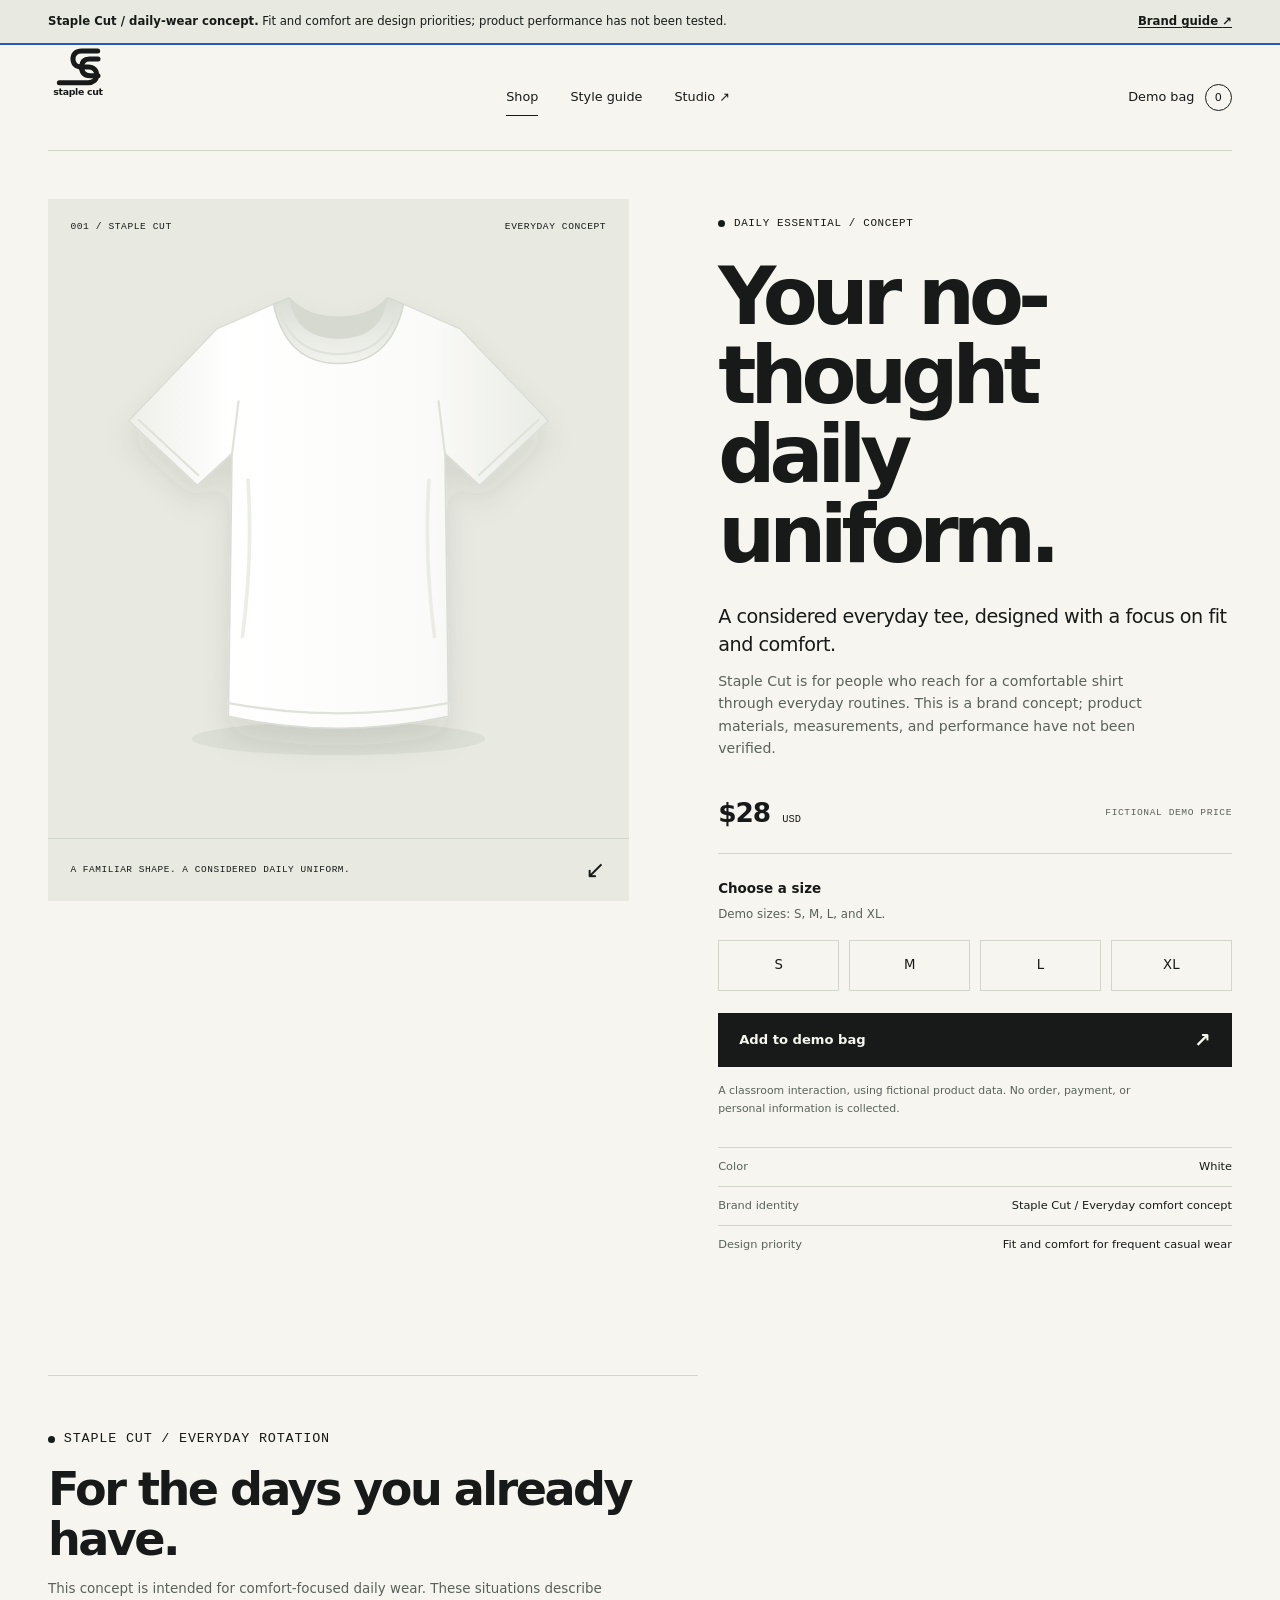
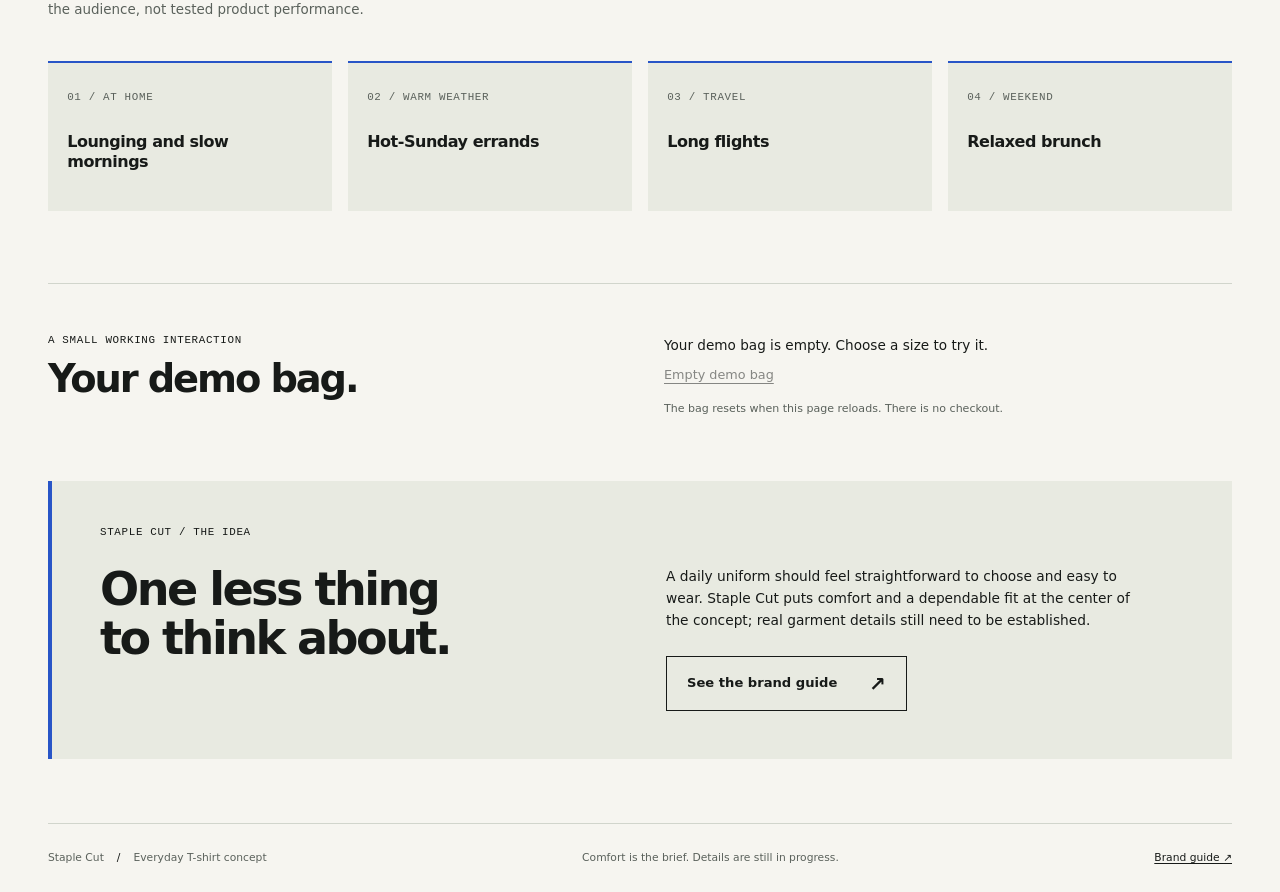
==== commit 23cee302: "feat: add everyday Unity persuasion section" ====
--- a/public/index.html
+++ b/public/index.html
@@ -141,6 +141,38 @@
         </div>
       </section>
 
+      <section class="routine-section wrap" aria-labelledby="routine-title">
+        <div class="routine-heading">
+          <p class="eyebrow">
+            <span class="status-dot" aria-hidden="true"></span> Staple Cut /
+            everyday rotation
+          </p>
+          <h2 id="routine-title">For the days you already have.</h2>
+          <p class="muted">
+            This concept is intended for comfort-focused daily wear. These
+            situations describe the audience, not tested product performance.
+          </p>
+        </div>
+        <div class="routine-grid">
+          <article class="routine-card">
+            <span class="micro-label">01 / At home</span>
+            <h3>Lounging and slow mornings</h3>
+          </article>
+          <article class="routine-card">
+            <span class="micro-label">02 / Warm weather</span>
+            <h3>Hot-Sunday errands</h3>
+          </article>
+          <article class="routine-card">
+            <span class="micro-label">03 / Travel</span>
+            <h3>Long flights</h3>
+          </article>
+          <article class="routine-card">
+            <span class="micro-label">04 / Weekend</span>
+            <h3>Relaxed brunch</h3>
+          </article>
+        </div>
+      </section>
+
       <section
         id="demo-bag"
         class="bag-section wrap"
--- a/public/styles.css
+++ b/public/styles.css
@@ -265,6 +265,49 @@
   align-items: start;
 }
 
+.routine-section {
+  padding-block: 1rem 4.5rem;
+}
+
+.routine-heading {
+  max-width: 650px;
+  padding-block: 2.5rem;
+  border-top: 1px solid var(--color-line);
+}
+
+.routine-heading h2 {
+  margin-top: 1rem;
+}
+
+.routine-heading > p {
+  max-width: 560px;
+  margin-top: 0.8rem;
+  font-size: 0.84rem;
+}
+
+.routine-grid {
+  display: grid;
+  grid-template-columns: repeat(4, 1fr);
+  gap: 1rem;
+}
+
+.routine-card {
+  min-height: 150px;
+  padding: 1.2rem;
+  border-top: 2px solid var(--color-accent);
+  background: var(--color-soft);
+}
+
+.routine-card .micro-label {
+  color: var(--color-muted);
+}
+
+.routine-card h3 {
+  max-width: 220px;
+  margin-top: 1.5rem;
+  font-size: 1rem;
+}
+
 .product-visual {
   position: relative;
   background: var(--color-soft);
@@ -904,6 +947,32 @@
   gap: 2rem;
 }
 
+.application-card {
+  padding: 1.4rem;
+  border: 1px solid var(--color-line);
+  background: var(--color-paper);
+}
+
+.application-card h3 {
+  margin-top: 1rem;
+}
+
+.application-card p {
+  max-width: 600px;
+  margin-top: 0.7rem;
+  font-size: 0.82rem;
+}
+
+.application-card .guide-note {
+  padding-top: 0.8rem;
+  border-top: 1px solid var(--color-line);
+}
+
+.application-pending {
+  border-style: dashed;
+  background: transparent;
+}
+
 .voice-grid h3 {
   font-size: 0.95rem;
   font-weight: 600;
@@ -1111,6 +1180,10 @@
     margin-block: 1rem 3rem;
   }
 
+  .routine-grid {
+    grid-template-columns: repeat(2, 1fr);
+  }
+
   .starter-next > div {
     max-width: none;
   }
@@ -1170,6 +1243,18 @@
 
   .decision-grid {
     gap: 1rem;
+  }
+
+  .routine-section .routine-grid {
+    grid-template-columns: 1fr;
+  }
+
+  .routine-card {
+    min-height: 115px;
+  }
+
+  .routine-card h3 {
+    margin-top: 0.9rem;
   }
 
   .decision-grid .undecided {
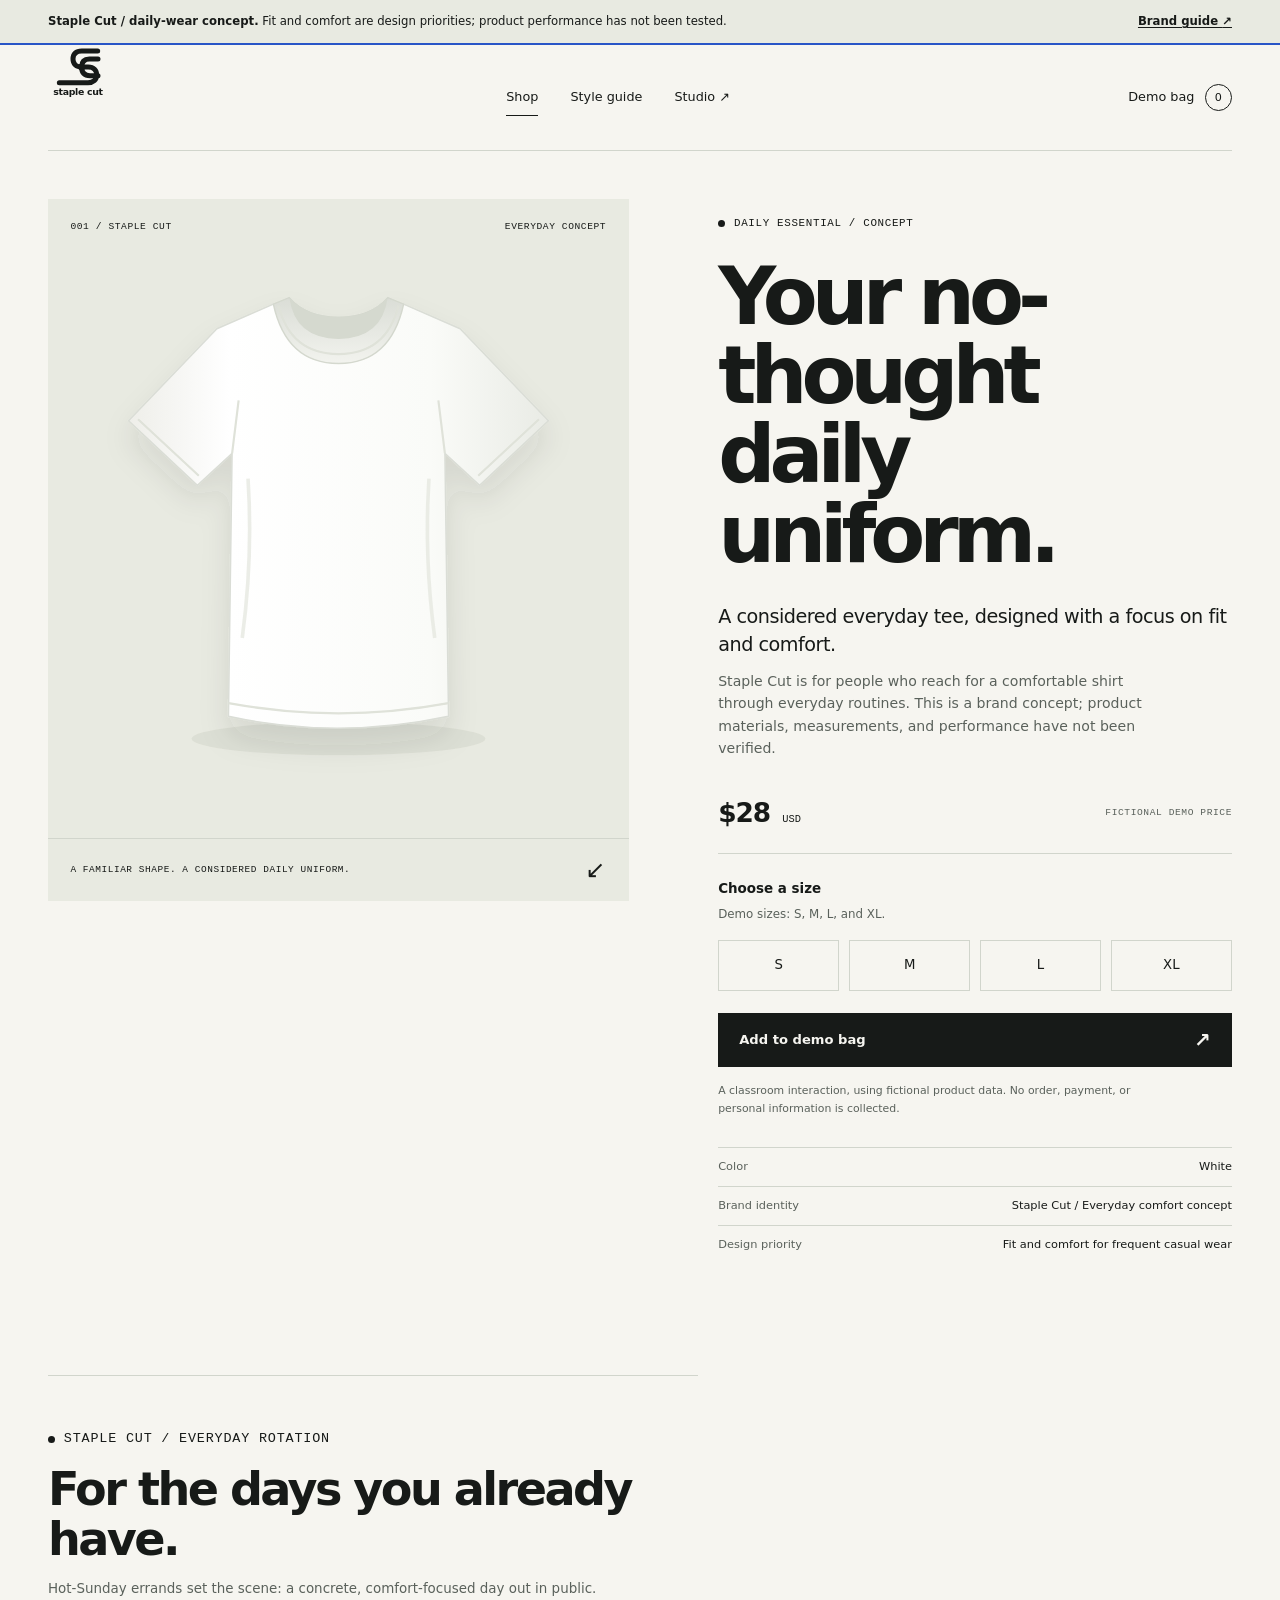
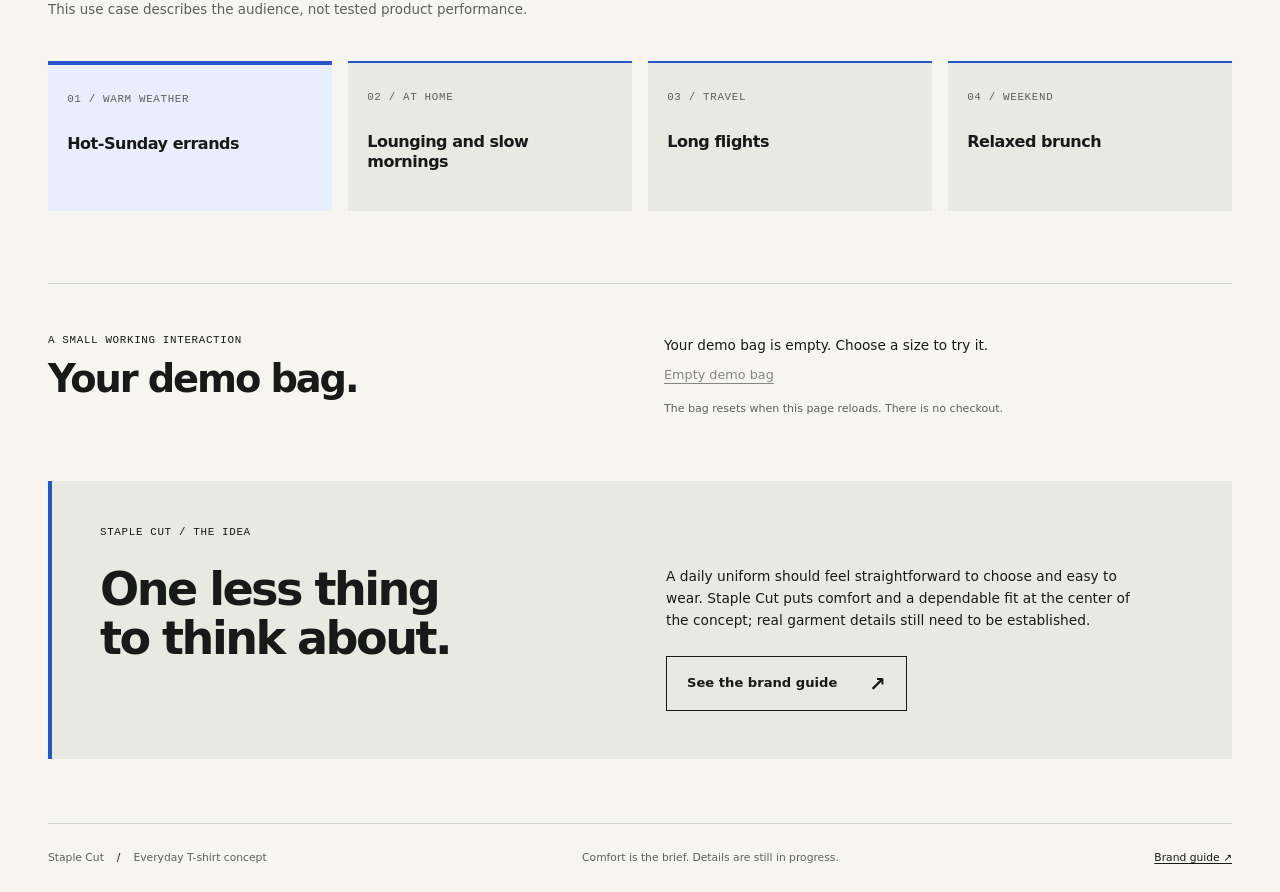
==== commit 11dd2da0: "feat: feature hot Sunday errands in Unity section" ====
--- a/public/index.html
+++ b/public/index.html
@@ -149,18 +149,19 @@
           </p>
           <h2 id="routine-title">For the days you already have.</h2>
           <p class="muted">
-            This concept is intended for comfort-focused daily wear. These
-            situations describe the audience, not tested product performance.
+            Hot-Sunday errands set the scene: a concrete, comfort-focused day
+            out in public. This use case describes the audience, not tested
+            product performance.
           </p>
         </div>
         <div class="routine-grid">
+          <article class="routine-card routine-card-featured">
+            <span class="micro-label">01 / Warm weather</span>
+            <h3>Hot-Sunday errands</h3>
+          </article>
           <article class="routine-card">
-            <span class="micro-label">01 / At home</span>
+            <span class="micro-label">02 / At home</span>
             <h3>Lounging and slow mornings</h3>
-          </article>
-          <article class="routine-card">
-            <span class="micro-label">02 / Warm weather</span>
-            <h3>Hot-Sunday errands</h3>
           </article>
           <article class="routine-card">
             <span class="micro-label">03 / Travel</span>
--- a/public/styles.css
+++ b/public/styles.css
@@ -302,6 +302,11 @@
   color: var(--color-muted);
 }
 
+.routine-card-featured {
+  background: var(--color-accent-soft);
+  border-top-width: 4px;
+}
+
 .routine-card h3 {
   max-width: 220px;
   margin-top: 1.5rem;
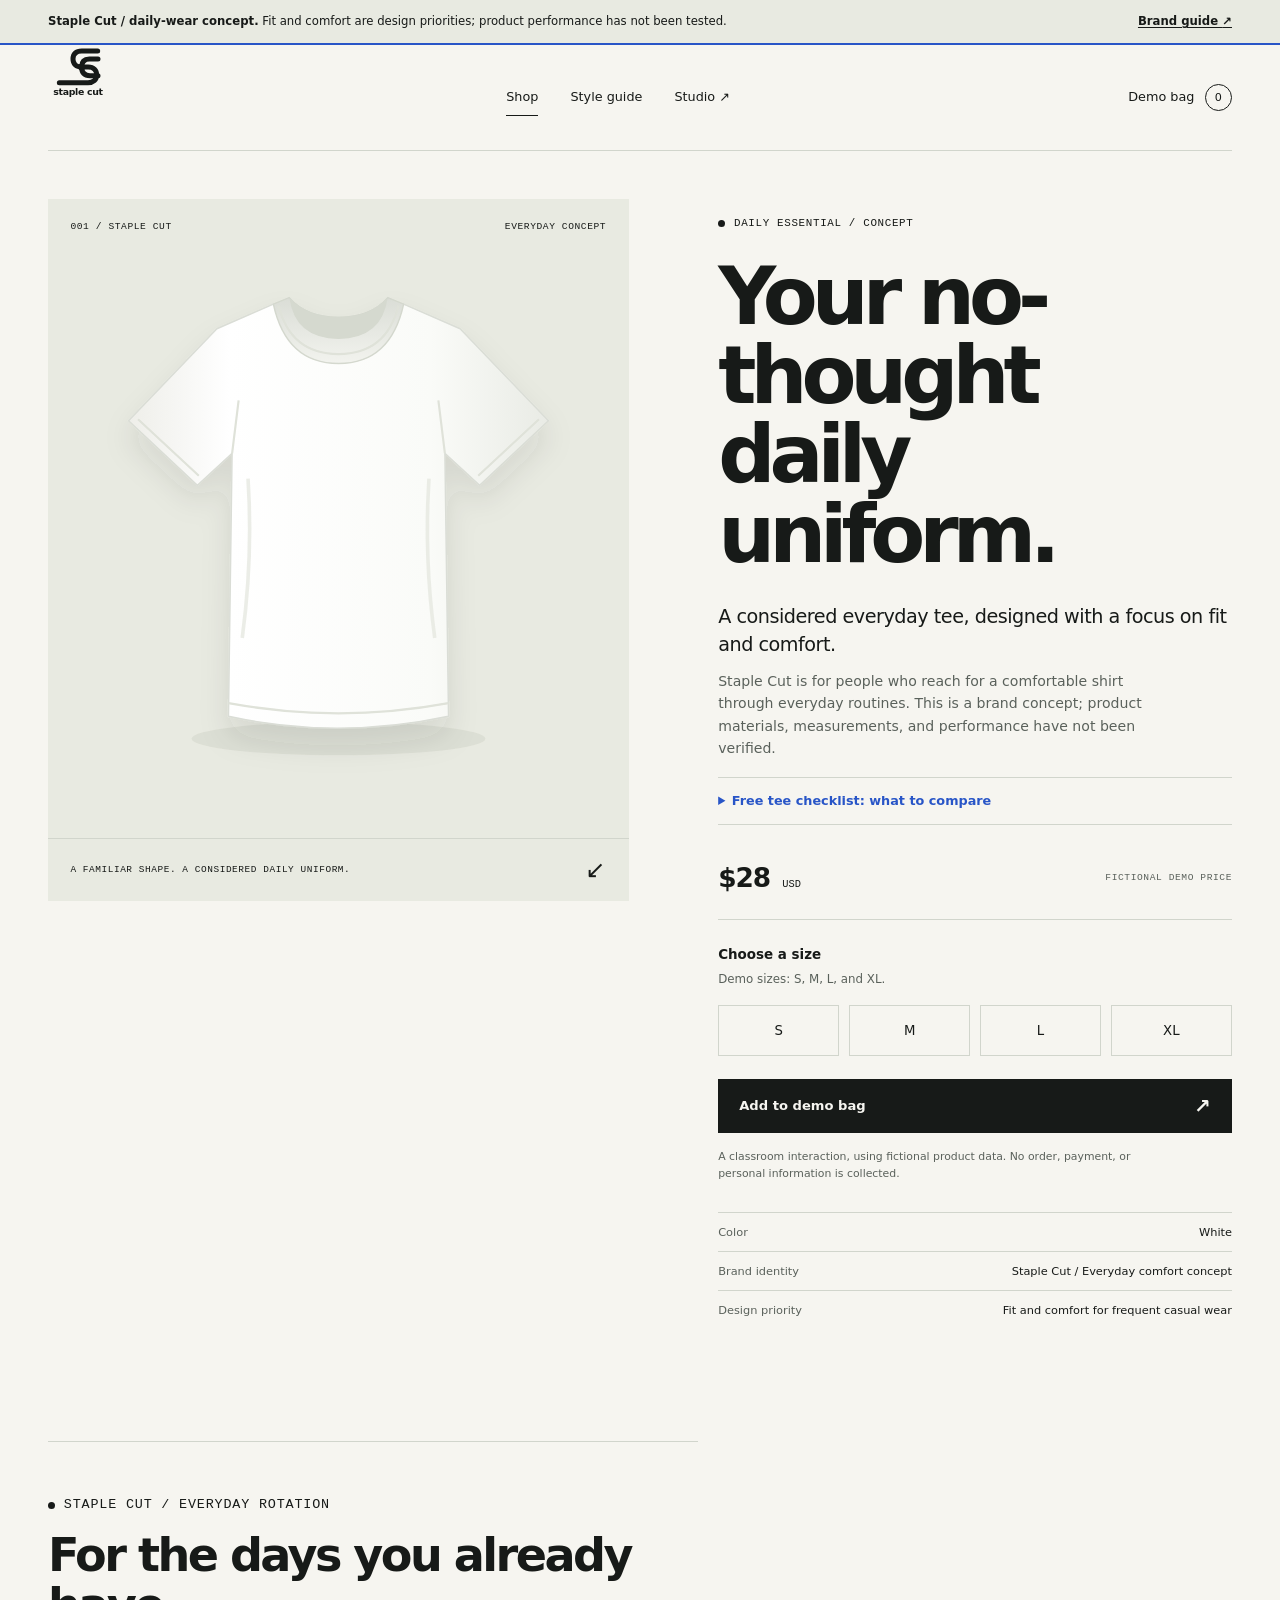
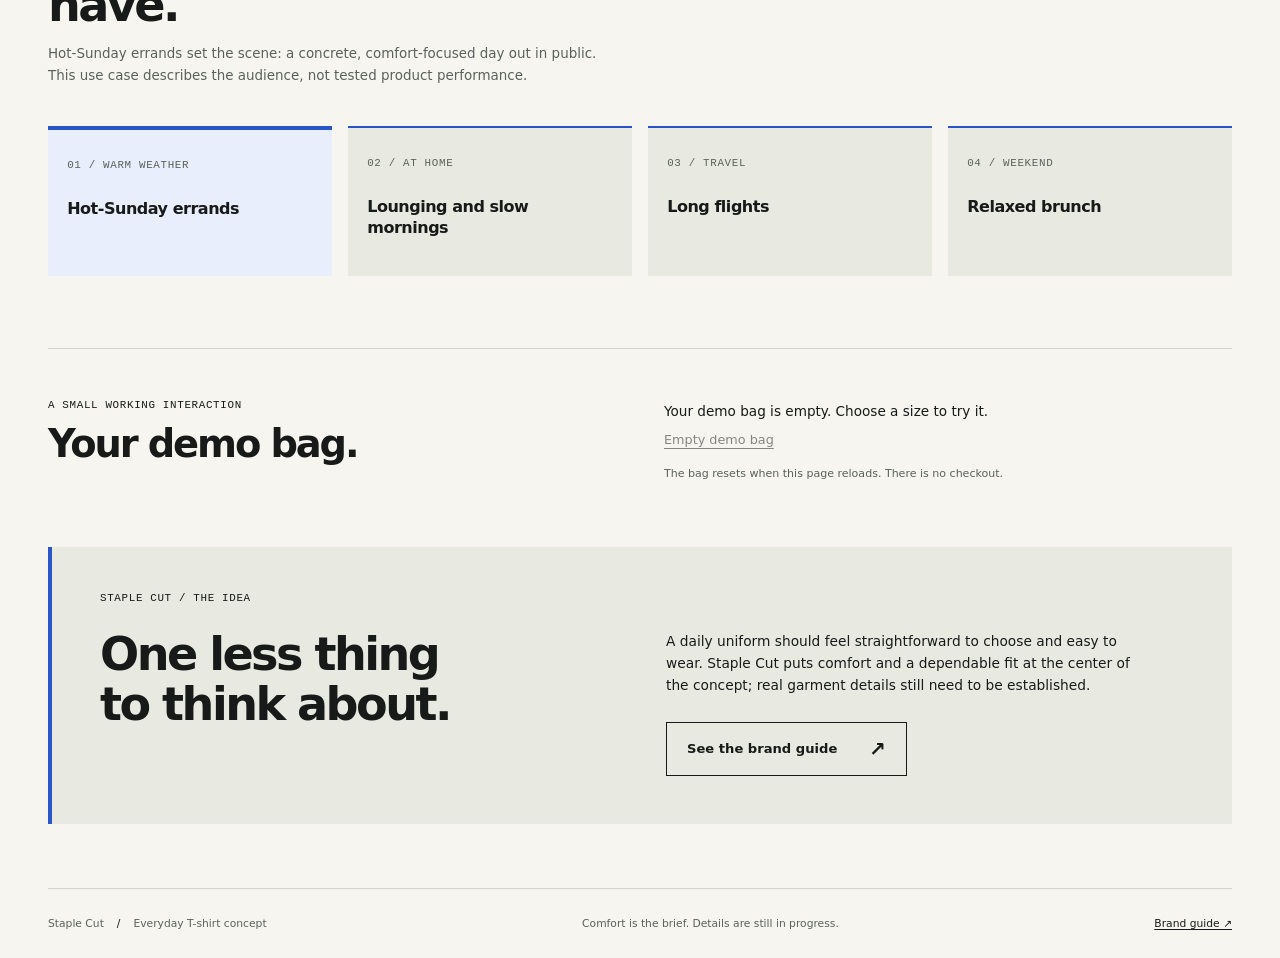
==== commit 1dd91e8c: "feat: add reciprocal tee comparison checklist" ====
--- a/public/index.html
+++ b/public/index.html
@@ -80,6 +80,25 @@
             everyday routines. This is a brand concept; product materials,
             measurements, and performance have not been verified.
           </p>
+          <details class="tee-checklist">
+            <summary>Free tee checklist: what to compare</summary>
+            <div class="checklist-content">
+              <p>
+                Before choosing any tee, compare details that matter to you:
+              </p>
+              <ul>
+                <li>Garment measurements against a shirt you already like</li>
+                <li>Fabric composition and fabric weight</li>
+                <li>Care instructions</li>
+                <li>Collar, seams, and hem construction</li>
+              </ul>
+              <p class="checklist-note">
+                This is general guidance, not a spec sheet for Staple Cut.
+                Verified measurements, materials, care instructions, and
+                construction details are not available for this concept.
+              </p>
+            </div>
+          </details>
           <div class="price-row">
             <p class="price">$28 <span>USD</span></p>
             <span class="micro-label">Fictional demo price</span>
--- a/public/styles.css
+++ b/public/styles.css
@@ -373,6 +373,45 @@
   max-width: 430px;
 }
 
+.tee-checklist {
+  margin-top: 1.1rem;
+  border-block: 1px solid var(--color-line);
+}
+
+.tee-checklist summary {
+  padding-block: 0.8rem;
+  color: var(--color-accent);
+  cursor: pointer;
+  font-size: 0.8rem;
+  font-weight: 650;
+  text-underline-offset: 0.2em;
+}
+
+.tee-checklist summary:focus-visible {
+  outline: 3px solid var(--color-accent);
+  outline-offset: 3px;
+}
+
+.checklist-content {
+  max-width: 440px;
+  padding: 0 0 1rem;
+  font-size: 0.78rem;
+}
+
+.checklist-content ul {
+  display: grid;
+  gap: 0.35rem;
+  margin: 0.7rem 0;
+  padding-left: 1.2rem;
+}
+
+.checklist-note {
+  padding: 0.75rem;
+  border-left: 3px solid var(--color-accent);
+  background: var(--color-accent-soft);
+  font-size: 0.72rem;
+}
+
 .price-row {
   display: flex;
   align-items: center;
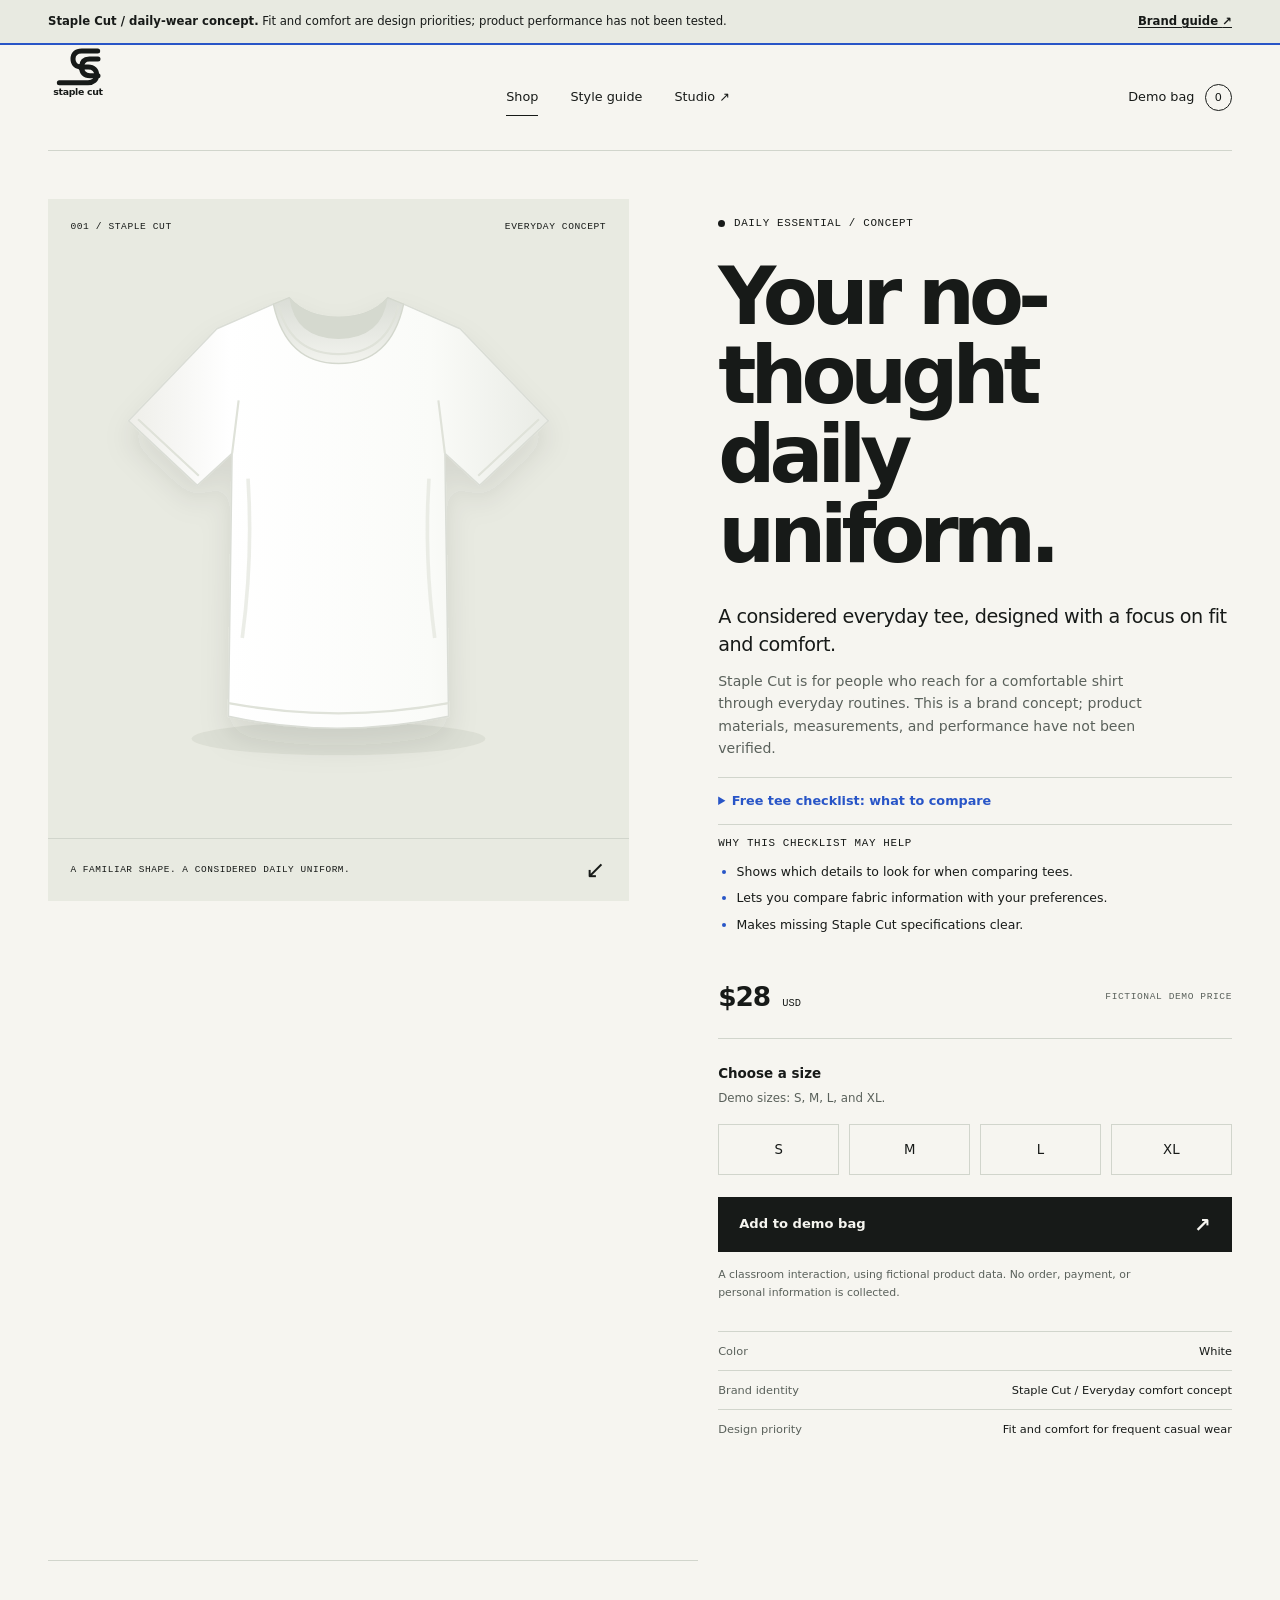
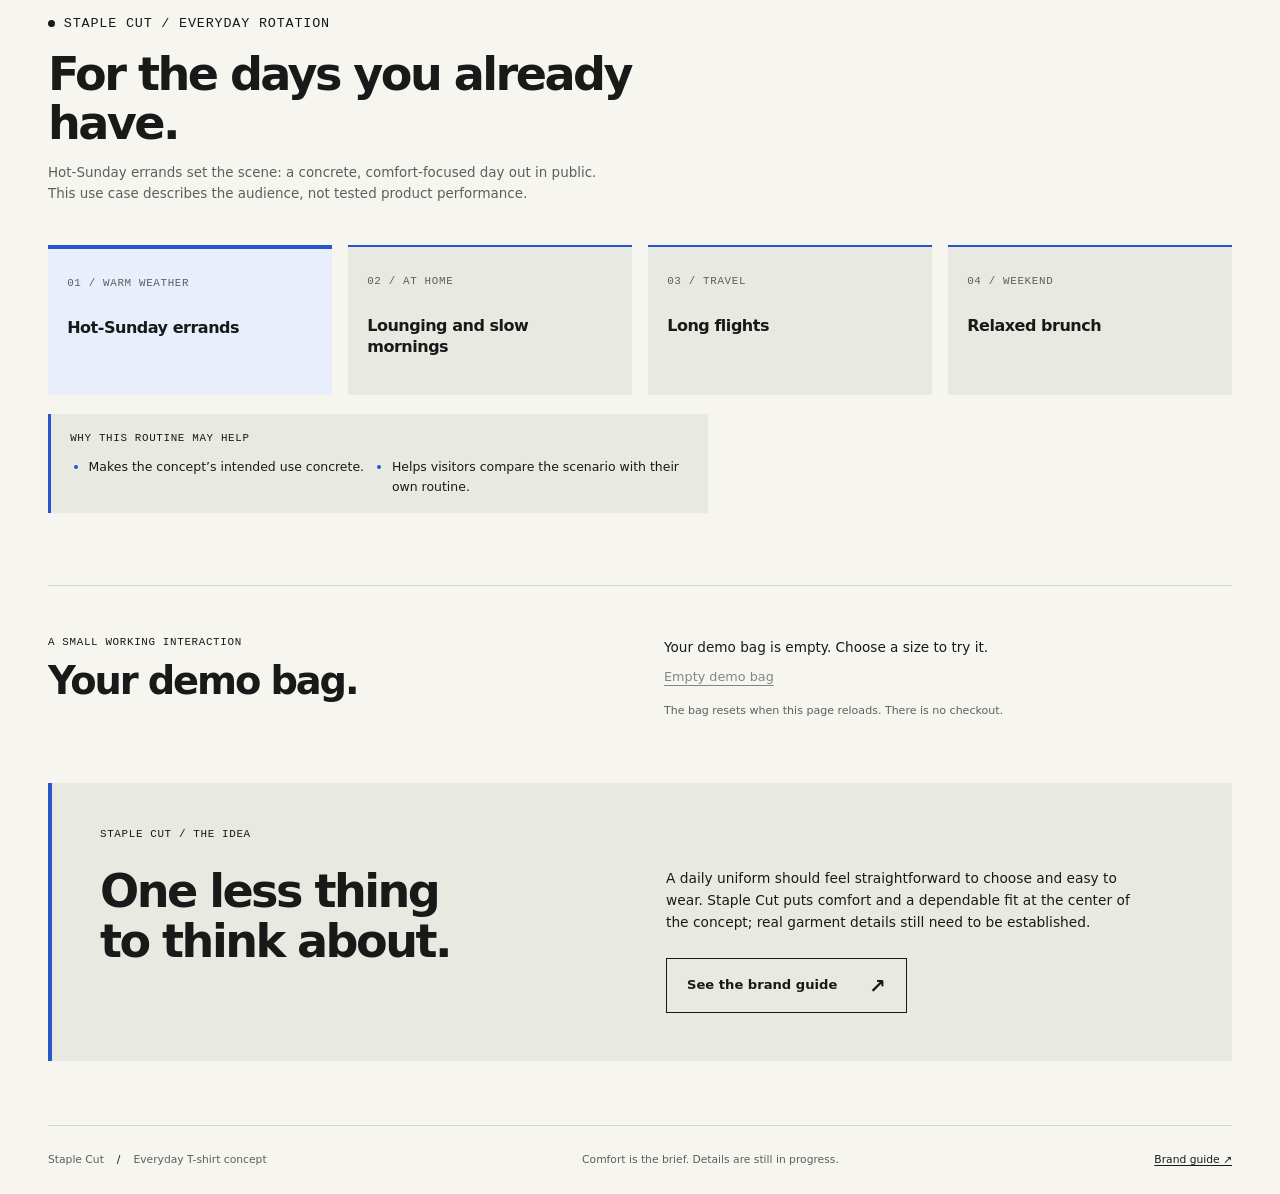
==== commit f80319fa: "feat: explain buyer benefits under each application" ====
--- a/public/index.html
+++ b/public/index.html
@@ -87,18 +87,29 @@
                 Before choosing any tee, compare details that matter to you:
               </p>
               <ul>
+                <li>Fabric composition and fabric weight</li>
                 <li>Garment measurements against a shirt you already like</li>
-                <li>Fabric composition and fabric weight</li>
                 <li>Care instructions</li>
                 <li>Collar, seams, and hem construction</li>
               </ul>
               <p class="checklist-note">
-                This is general guidance, not a spec sheet for Staple Cut.
-                Verified measurements, materials, care instructions, and
-                construction details are not available for this concept.
+                Fabric labels do not prove soft feel, irritation-free wear, or
+                shape retention after washing; those outcomes need product
+                testing. This is general guidance, not a spec sheet for Staple
+                Cut, whose verified product details are not available.
               </p>
             </div>
           </details>
+          <div class="checklist-benefits">
+            <p class="micro-label">Why this checklist may help</p>
+            <ul class="benefit-list">
+              <li>Shows which details to look for when comparing tees.</li>
+              <li>
+                Lets you compare fabric information with your preferences.
+              </li>
+              <li>Makes missing Staple Cut specifications clear.</li>
+            </ul>
+          </div>
           <div class="price-row">
             <p class="price">$28 <span>USD</span></p>
             <span class="micro-label">Fictional demo price</span>
@@ -190,6 +201,13 @@
             <span class="micro-label">04 / Weekend</span>
             <h3>Relaxed brunch</h3>
           </article>
+        </div>
+        <div class="routine-benefits">
+          <p class="micro-label">Why this routine may help</p>
+          <ul class="benefit-list">
+            <li>Makes the concept’s intended use concrete.</li>
+            <li>Helps visitors compare the scenario with their own routine.</li>
+          </ul>
         </div>
       </section>
 
--- a/public/styles.css
+++ b/public/styles.css
@@ -398,6 +398,10 @@
   font-size: 0.78rem;
 }
 
+.checklist-benefits {
+  padding-block: 0.6rem;
+}
+
 .checklist-content ul {
   display: grid;
   gap: 0.35rem;
@@ -410,6 +414,30 @@
   border-left: 3px solid var(--color-accent);
   background: var(--color-accent-soft);
   font-size: 0.72rem;
+}
+
+.benefit-list {
+  display: grid;
+  gap: 0.4rem;
+  margin: 0.65rem 0 0;
+  padding-left: 1.15rem;
+  font-size: 0.78rem;
+}
+
+.benefit-list li::marker {
+  color: var(--color-accent);
+}
+
+.routine-benefits {
+  max-width: 660px;
+  margin-top: 1.2rem;
+  padding: 1rem 1.2rem;
+  border-left: 3px solid var(--color-accent);
+  background: var(--color-soft);
+}
+
+.routine-benefits .benefit-list {
+  grid-template-columns: 1fr 1fr;
 }
 
 .price-row {
@@ -1228,6 +1256,10 @@
     grid-template-columns: repeat(2, 1fr);
   }
 
+  .routine-benefits .benefit-list {
+    grid-template-columns: 1fr;
+  }
+
   .starter-next > div {
     max-width: none;
   }
